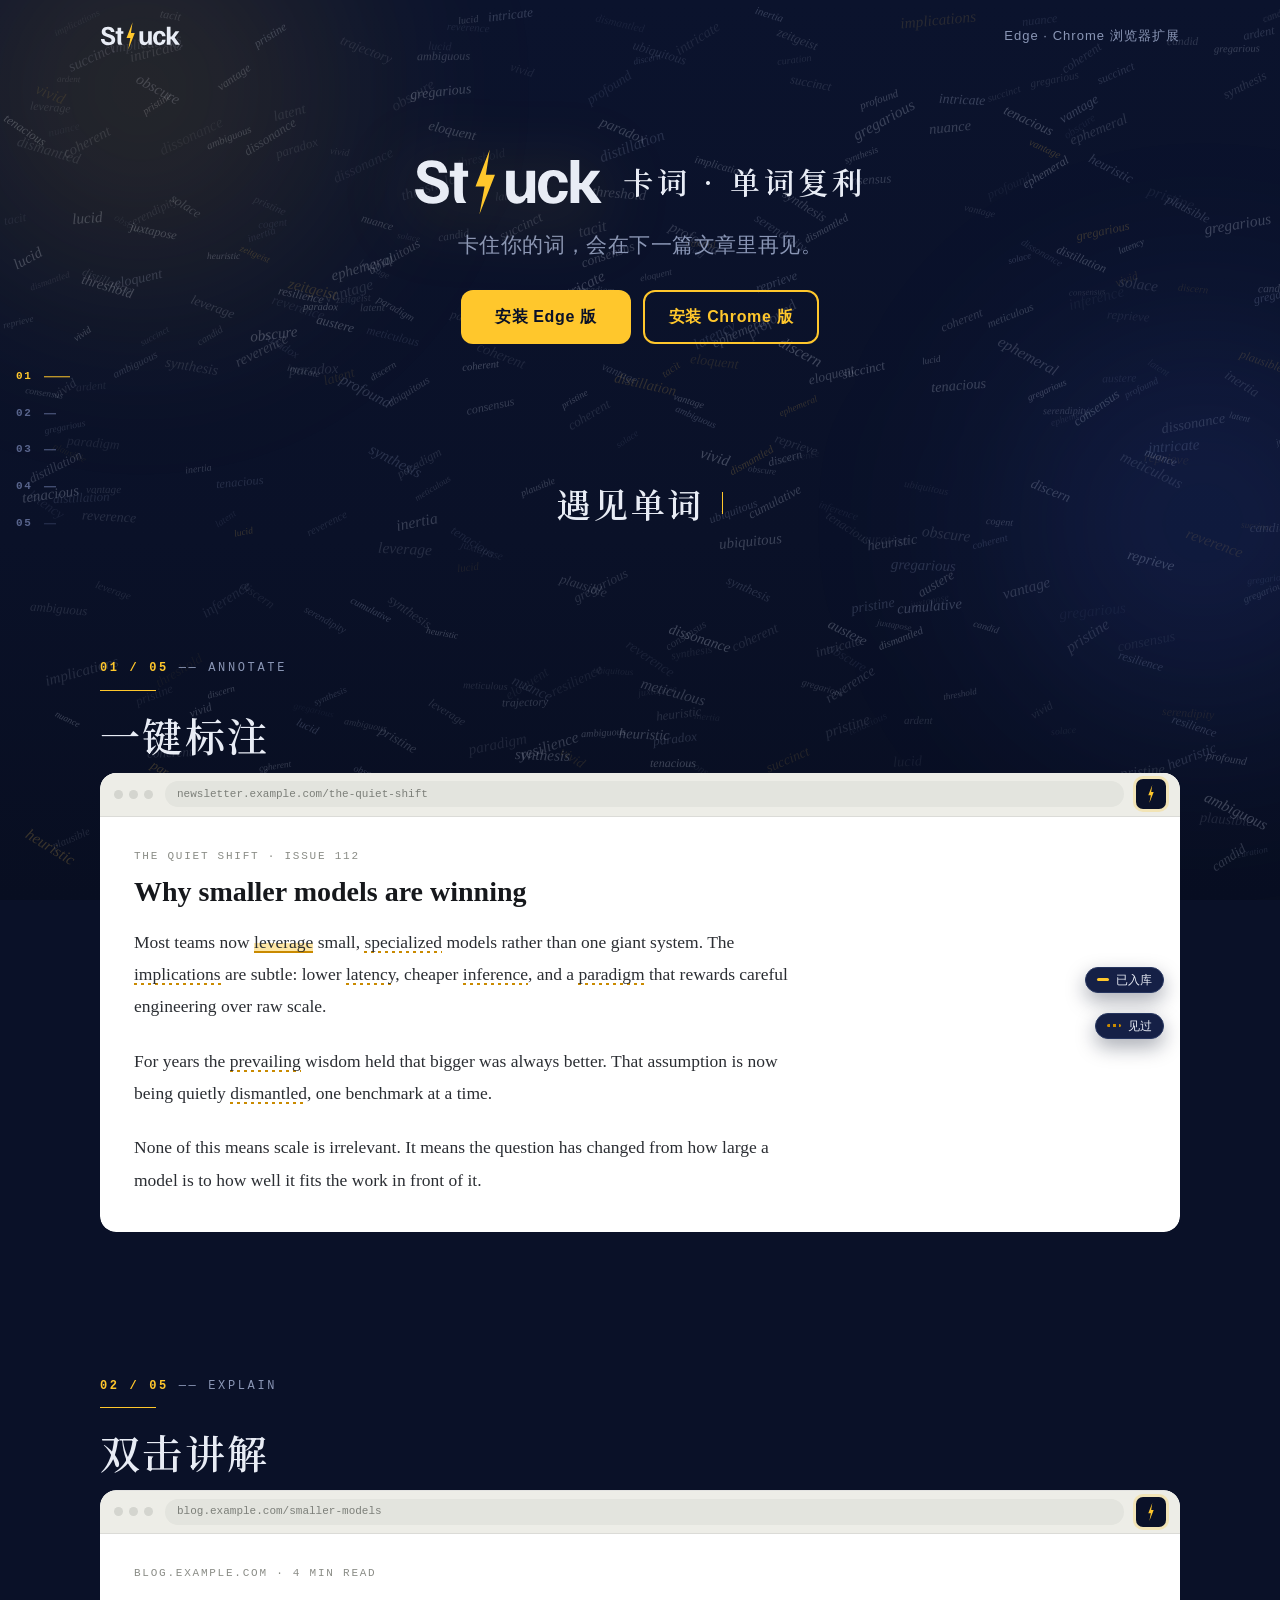
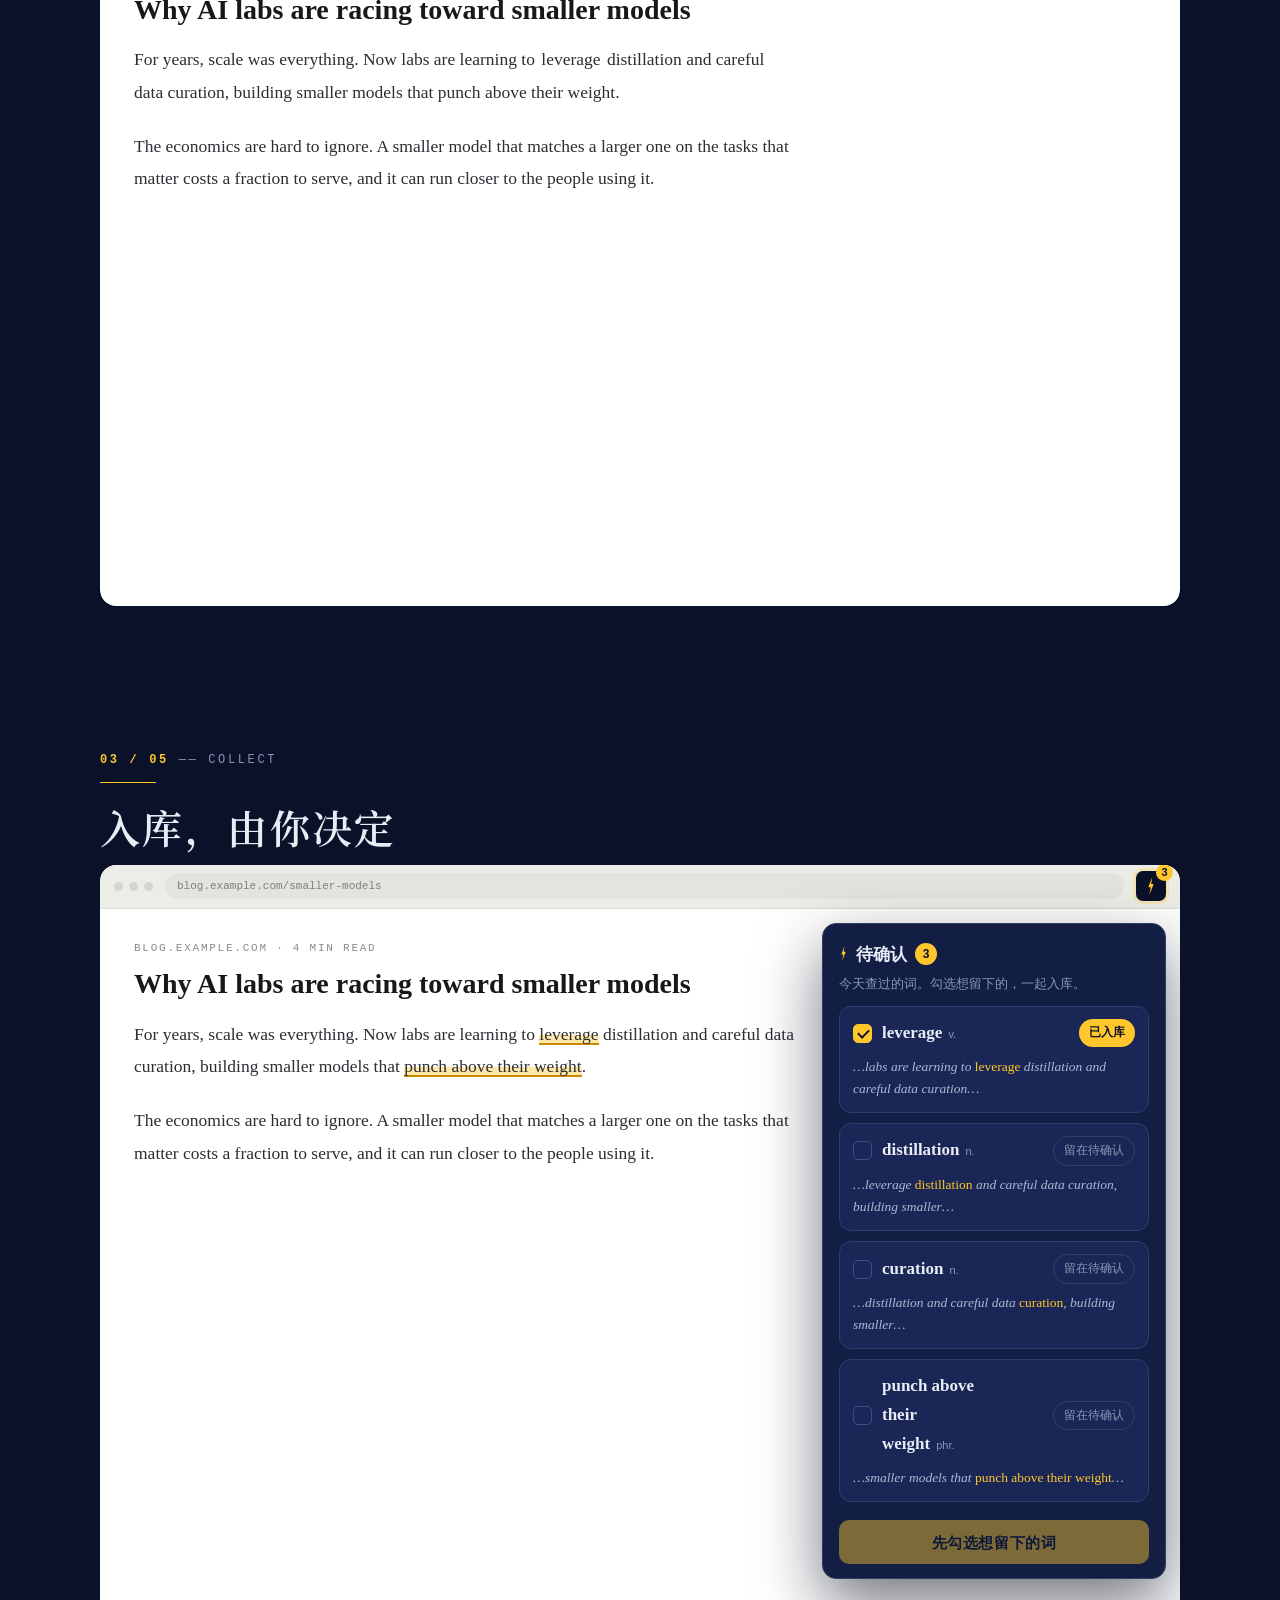
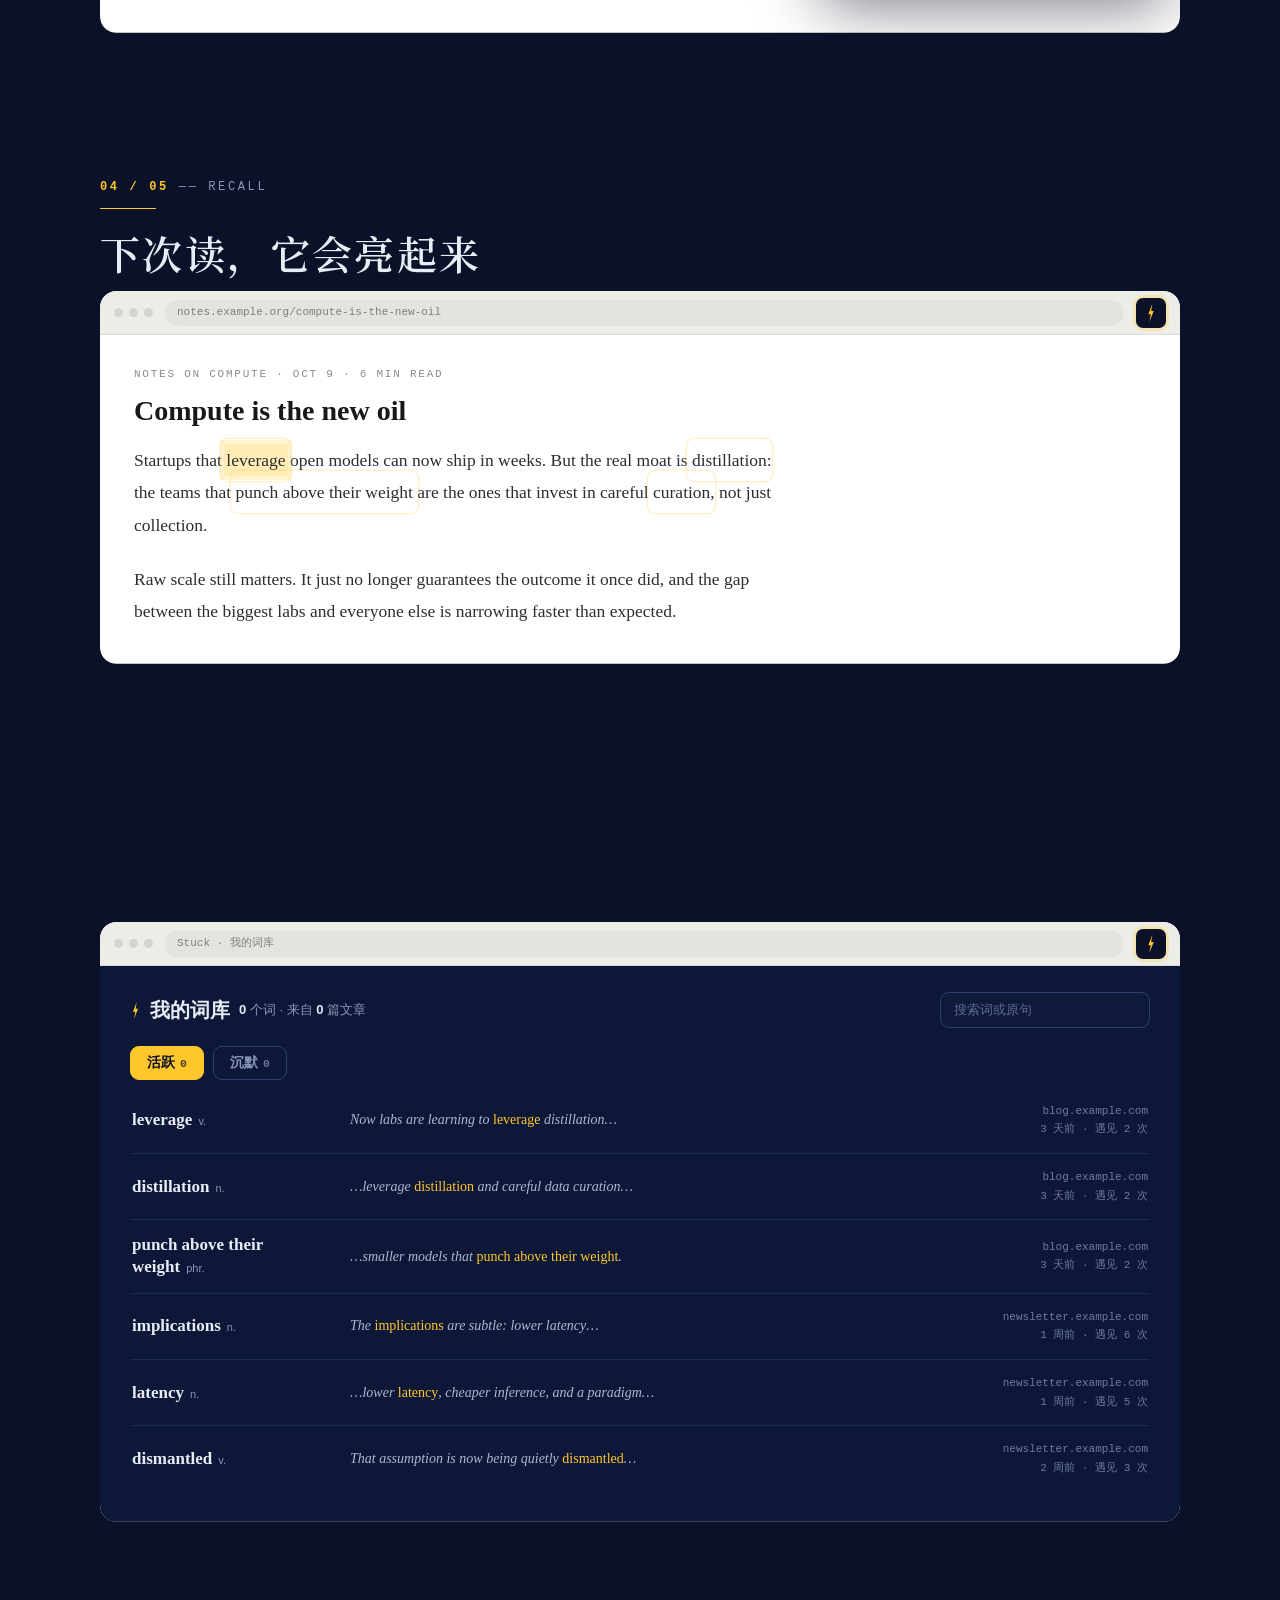
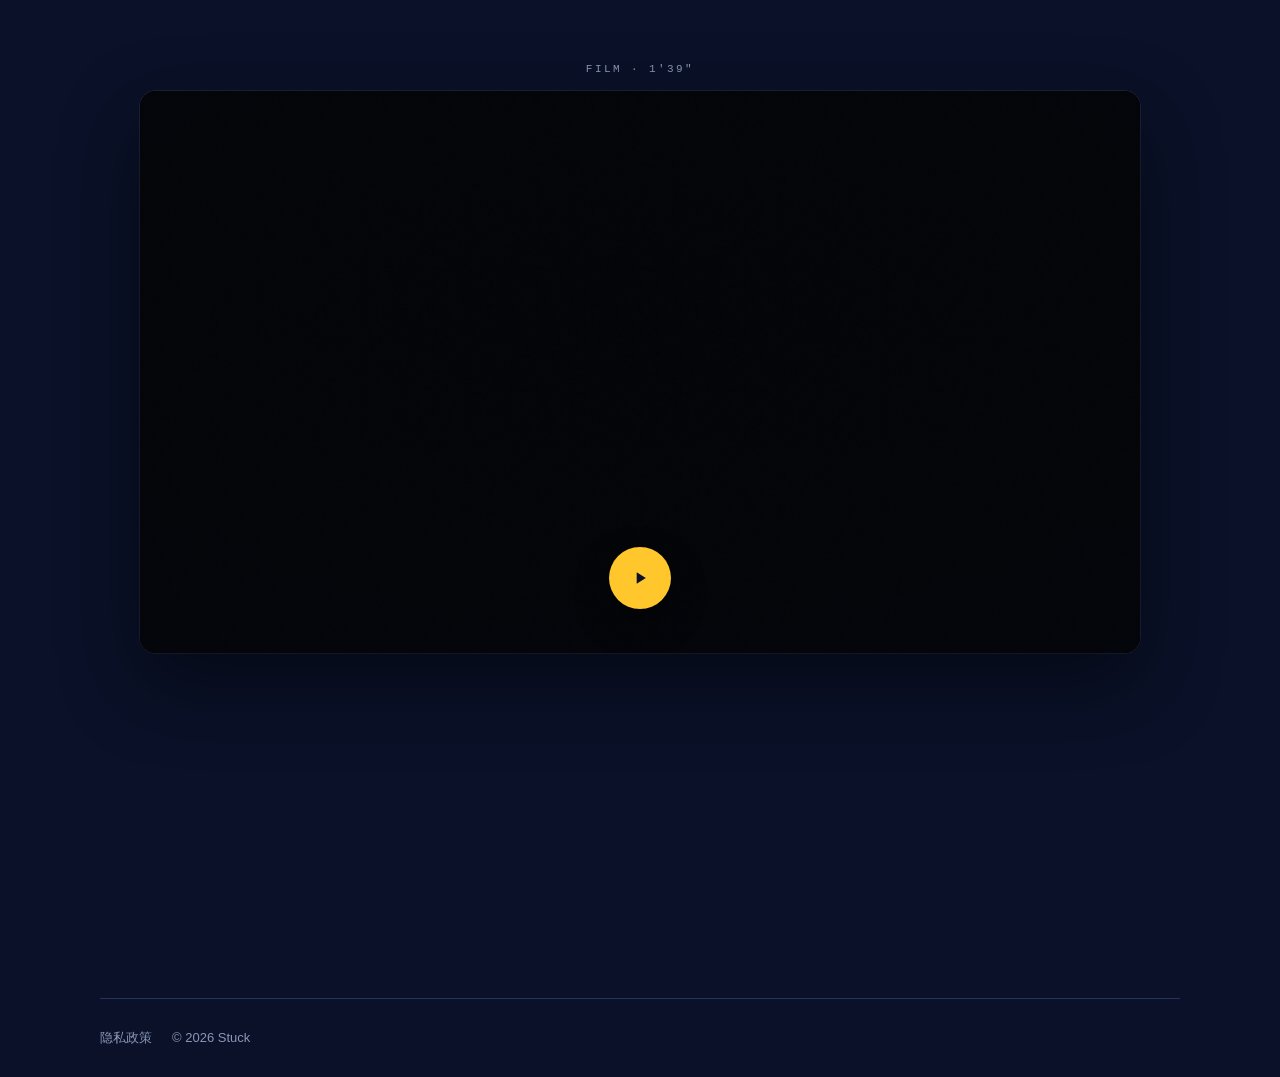
==== index.html @ 266cbee1 "feat: GitHub Pages 镜像站(首页+隐私政策),供商店审核验证 内容与 www.stuck12.com 一致,去掉 ICP 备案号。 自定义域名 site.stuck12.com (C" ====
<!doctype html>
<html lang="zh-CN">
<head>
<meta charset="utf-8">
<meta name="viewport" content="width=device-width, initial-scale=1, viewport-fit=cover">
<title>Stuck 卡词 · 英文阅读标注与词库</title>
<meta name="description" content="Stuck（卡词）是一个浏览器扩展：在网页上读英文时，标出你学过的词，双击生词看它在这一句里的意思，确认入库后下次遇到自然复用。">
<meta name="theme-color" content="#0A1128">
<meta property="og:title" content="Stuck 卡词 · 卡住你的词，会在下一篇文章里再见">
<meta property="og:description" content="浏览器扩展，已上架 Edge 与 Chrome。标出你学过的词，双击查语境释义，确认入库，下次遇到自然复用。">
<link rel="icon" href="favicon.svg" type="image/svg+xml">
<link rel="preload" href="fonts/noto-serif-sc-600.woff2" as="font" type="font/woff2" crossorigin>
<link rel="stylesheet" href="fonts/noto-serif-sc.css">
<style>
/* Deep-space blue, one centered column. The demo section restages the five
   product actions from the concept film: each scene reveals itself once,
   then runs a short internal sequence. All motion is short, eased, one-shot. */
:root{
  --navy:#0A1128;
  --navy-2:#121D3D;
  --navy-3:#18264D;
  --panel:#16224E;
  --panel-2:#131E45;
  --panel-3:#1A2756;
  --line:#24345F;
  --line-2:#2E3F6E;
  --yellow:#FFC72C;
  --amber:#C98A00;
  --text:#E8ECF5;
  --text-2:#C7CEDF;
  --muted:#8A96B5;
  --paper:#FFFFFF;
  --ink:#16181C;
  --body:#2B2E33;
  --danger:#FF8A7A;
  --ease:cubic-bezier(.22,.61,.36,1);
  --ease-io:cubic-bezier(.65,0,.35,1);
  --f-zh:-apple-system,BlinkMacSystemFont,"PingFang SC","Hiragino Sans GB","Microsoft YaHei","Noto Sans SC",sans-serif;
  --f-read:Georgia,"Times New Roman","Songti SC",serif;
  --f-display:'Noto Serif SC',"Songti SC","STSong","Source Han Serif SC","SimSun","宋体",Georgia,serif;
  --f-mono:ui-monospace,"SF Mono",Menlo,Consolas,monospace;
  color-scheme:dark;
}
*{box-sizing:border-box}
html{-webkit-text-size-adjust:100%}
body{
  margin:0;min-height:100vh;
  background-color:var(--navy);
  background-image:none;
  color:var(--text);
  font-family:var(--f-zh);
  font-size:16px;line-height:1.7;
  -webkit-font-smoothing:antialiased;
}
a{color:var(--yellow)}
a:hover{color:#FFD84D}
:focus-visible{outline:2px solid var(--yellow);outline-offset:3px;border-radius:6px}
[hidden]{display:none!important}

/* a few slow twinkling stars; the gradient already carries the static field */
/* the field is made of words: tilted, overlapping, barely there */
/* fixed gradient layer instead of background-attachment:fixed —
   the latter forces the whole background to re-rasterize on every scroll frame */
body::before{
  content:"";position:fixed;inset:0;z-index:-1;pointer-events:none;
  background-image:linear-gradient(180deg,#0B132D 0%,#0A1128 60%,#080E21 100%);
}

.stars{position:fixed;inset:0;pointer-events:none;z-index:0;overflow:hidden}
/* the words live in a handful of drifting layers: the browser composites 5–8
   textures instead of running an animation per word (this was the mobile jank) */
.stars .wlayer{position:absolute;inset:0;will-change:transform}
.stars i{
  position:absolute;white-space:nowrap;font-family:var(--f-read);font-style:italic;
  color:var(--c,#DCE3F2);opacity:var(--o,.16);-webkit-user-select:none;user-select:none;
}
/* each word floats on its own; `translate` composes with the tilt and the pointer push */
@keyframes roam{from{translate:0 0}to{translate:var(--dx,24px) var(--dy,-18px)}}

.wrap{position:relative;z-index:1;max-width:1120px;margin:0 auto;padding-inline:max(20px,env(safe-area-inset-left))}

/* nav */
.nav{display:flex;align-items:center;justify-content:space-between;gap:16px;padding-block:calc(22px + env(safe-area-inset-top)) 22px}
.wordmark{display:block;height:28px;width:auto;color:var(--text)}
.nav-meta{font-size:13px;letter-spacing:.08em;color:var(--muted)}

/* hero — centered, like the film's opening card */
.hero{text-align:center;padding-block:clamp(46px,8.5vh,86px) clamp(44px,7.5vh,76px);max-width:820px;margin:0 auto}
.hero-row{display:flex;align-items:center;justify-content:center;gap:clamp(12px,1.6vw,22px);flex-wrap:wrap;margin:0 0 14px}
.hero-mark{display:block;height:clamp(46px,6.2vw,66px);width:auto;color:var(--text);filter:drop-shadow(0 10px 38px rgba(255,199,44,.26))}
.hero-tag{margin:0;font-family:var(--f-display);font-weight:600;font-size:clamp(20px,2.5vw,30px);letter-spacing:.14em;color:var(--text)}
h1{margin:0 0 30px;font-size:clamp(16px,1.9vw,21px);line-height:1.5;font-weight:500;letter-spacing:.02em;color:var(--muted);text-wrap:balance}

.signup{display:flex;gap:10px;max-width:480px;margin:0 auto}
.signup input[type=email]{
  flex:1;min-width:0;height:54px;padding:0 18px;border-radius:12px;
  border:1px solid var(--line-2);background:rgba(18,29,61,.85);color:var(--text);
  font:inherit;font-size:16px;outline:none;transition:border-color .2s,box-shadow .2s;
}
.signup input[type=email]::placeholder{color:var(--muted)}
.signup input[type=email]:focus{border-color:var(--yellow);box-shadow:0 0 0 4px rgba(255,199,44,.14)}
.signup input[aria-invalid=true]{border-color:var(--danger)}
.btn{
  height:54px;padding:0 24px;border:none;border-radius:12px;background:var(--yellow);color:var(--navy);
  font:inherit;font-size:16px;font-weight:700;letter-spacing:.04em;cursor:pointer;white-space:nowrap;
  transition:transform .15s,filter .15s;
}
.btn:hover{filter:brightness(1.06)}
.btn:active{transform:translateY(1px)}
.btn[disabled]{opacity:.6;cursor:progress}
.hp{position:absolute;left:-9999px;width:1px;height:1px;overflow:hidden}
.msg{margin:12px 0 0;font-size:15px;min-height:1.5em}
.msg:empty{margin:0;min-height:0}
.msg.err{color:var(--danger)}
.store-cta{display:flex;gap:12px;justify-content:center;flex-wrap:wrap}
.store-cta a{display:inline-flex;align-items:center;justify-content:center;text-decoration:none;min-width:170px}
.btn-out{background:transparent!important;color:var(--yellow)!important;border:2px solid var(--yellow)}
.btn-out:hover{background:rgba(255,199,44,.1)!important}
.done{max-width:520px;margin:0 auto;padding:22px 24px;border-radius:14px;background:var(--navy-2);border:1px solid rgba(255,199,44,.45);text-align:left}
.done h2{margin:0 0 6px;font-size:20px;display:flex;align-items:center;gap:10px}
.done p{margin:0;color:var(--text-2);font-size:15px}
.done b{color:var(--text);font-weight:600;word-break:break-all}


/* reveal-on-scroll */
.rv{opacity:0;transform:translateY(14px);transition:opacity .8s var(--ease),transform .8s var(--ease);transition-delay:calc(var(--i,0)*.12s)}
.rv.in{opacity:1;transform:none}

/* ============ demo scenes ============ */
.section{padding-block:clamp(44px,7vh,72px)}
.sec-head{display:flex;align-items:center;justify-content:center;gap:clamp(10px,1.4vw,18px);flex-wrap:wrap;text-align:center;max-width:720px;margin:0 auto clamp(34px,5vh,54px)}
.sec-head h2{margin:0;font-family:var(--f-display);font-weight:600;font-size:clamp(26px,3.2vw,34px);letter-spacing:.08em}
.sec-head .cue{margin:0}
.sec-head .cue i{height:22px}

.scene{padding-block:clamp(40px,7vh,72px)}
.scene-head{margin:0 0 22px;max-width:900px}
.ch-k{margin:0 0 10px;font-family:var(--f-mono);font-size:12px;letter-spacing:.22em;color:var(--muted)}
.ch-k b{color:var(--yellow);font-weight:600}
.ch-t{margin:0;font-family:var(--f-display);font-weight:600;font-size:clamp(28px,3.6vw,40px);letter-spacing:.06em}
.scene .rv{transform:translateY(18px)}

/* browser frame */
.browser{
  position:relative;border-radius:16px;overflow:hidden;background:var(--paper);
  box-shadow:0 30px 80px rgba(0,0,0,.45),0 0 0 1px rgba(232,236,245,.08);
}
.bar{display:flex;align-items:center;gap:12px;height:44px;padding:0 14px;background:#EDEDE7;border-bottom:1px solid rgba(22,24,28,.08)}
.dots{display:flex;gap:6px}
.dots i{width:9px;height:9px;border-radius:50%;background:#D4D5CF}
.url{flex:1;min-width:0;height:26px;border-radius:13px;background:#E3E4DE;display:flex;align-items:center;padding:0 12px;font-family:var(--f-mono);font-size:11px;color:#7C7F79;white-space:nowrap;overflow:hidden;text-overflow:ellipsis}
.ext{
  position:relative;width:30px;height:30px;border-radius:7px;background:var(--navy);border:none;padding:0;
  display:grid;place-items:center;box-shadow:0 0 0 3px rgba(255,199,44,.26);cursor:pointer;flex:none;
}
.ext svg{display:block}
.ext .b{
  position:absolute;top:-7px;right:-7px;min-width:17px;height:17px;padding:0 4px;border-radius:9px;
  background:var(--yellow);color:var(--navy);font:700 11px/17px var(--f-zh);text-align:center;
}
.ext[disabled]{cursor:default}
.ext::after{
  content:"";position:absolute;inset:-6px;border-radius:11px;border:2px solid var(--yellow);opacity:0;
}
.ext.ping::after{animation:ring .7s var(--ease) 1}
@keyframes ring{0%{opacity:.9;transform:scale(.7)}100%{opacity:0;transform:scale(1.35)}}
.ext:hover{box-shadow:0 0 0 5px rgba(255,199,44,.34)}
.ext:active{transform:scale(.94)}

.view{position:relative;display:flex;min-height:300px}
.art{flex:1;min-width:0;padding:30px 34px 36px;position:relative}
.art-src{font-family:var(--f-mono);font-size:11px;letter-spacing:.16em;color:#8A8C86;margin:0 0 10px}
.art-meta{font-family:var(--f-mono);font-size:11px;letter-spacing:.14em;color:#9A9C95;margin:0 0 12px}
.art-title{margin:0 0 16px;font-family:var(--f-read);font-weight:700;font-size:28px;line-height:1.22;color:var(--ink)}
.art-body{max-width:660px}
.art-body p{margin:0 0 1.25em;font-family:var(--f-read);font-size:17.5px;line-height:1.85;color:var(--body)}
.art-body p:last-child{margin-bottom:0}

/* word marks: one background sweep draws underline + highlight */
.mk{
  background-repeat:no-repeat;background-position:left bottom;
  transition:background-size .55s var(--ease);
  padding-bottom:1px;
}
.mk-in{
  background-image:linear-gradient(180deg,transparent 54%,rgba(255,199,44,.42) 54%,rgba(255,199,44,.42) calc(100% - 2px),var(--amber) calc(100% - 2px));
  background-size:0% 100%;
}
.marked .mk-in,.mk-in.on{background-size:100% 100%}
.mk-seen{
  background-image:repeating-linear-gradient(90deg,var(--amber) 0 3px,rgba(0,0,0,0) 3px 7px);
  background-size:0% 2px;
}
.marked .mk-seen{background-size:100% 2px}
.s1.auto .mk{transition-delay:calc(var(--i,0)*.1s + .15s)}

/* annotation chips */
.anno{position:absolute;inset:0;pointer-events:none}
.chip{
  position:absolute;display:inline-flex;align-items:center;gap:7px;
  background:#152046;color:var(--text);font-size:12px;line-height:1;padding:6px 11px;
  border-radius:999px;border:1px solid #26355F;box-shadow:0 8px 20px rgba(10,17,40,.35);
}
.chip::before{content:"";width:12px;height:3px;border-radius:2px;background:var(--yellow)}
.chip.seen::before{width:14px;background:repeating-linear-gradient(90deg,var(--amber) 0 3px,rgba(0,0,0,0) 3px 6px)}
/* both chips sit in the empty right margin, away from the text column */
.chip-in{right:16px;top:150px}
.chip-seen{right:16px;top:196px}

/* scene 2 — explain card */
.try{
  border:none;padding:0 3px;margin:0 -1px;font:inherit;color:inherit;cursor:pointer;
  background:transparent;border-radius:4px;transition:background-color .3s var(--ease),box-shadow .3s var(--ease);
  background-repeat:no-repeat;background-position:left bottom;
}
.try.on{background-color:var(--yellow);box-shadow:0 0 0 3px rgba(255,199,44,.35)}
.s2.play .try{animation:hint 2.4s ease-in-out 1.2s 2}
@keyframes hint{0%,100%{box-shadow:0 0 0 0 rgba(255,199,44,0)}50%{box-shadow:0 0 0 6px rgba(255,199,44,.32)}}
.try.on{animation:none!important}

.card{
  position:absolute;top:56px;right:20px;width:min(430px,calc(100% - 40px));z-index:3;
  background:var(--panel);border:1px solid var(--line-2);border-radius:16px;padding:22px 24px 22px;
  box-shadow:0 30px 70px rgba(10,17,40,.55);
  opacity:0;transform:translateX(30px);pointer-events:none;
  transition:opacity .55s var(--ease),transform .55s var(--ease);
}
.card.open{opacity:1;transform:none;pointer-events:auto}
.card-head{display:flex;flex-wrap:wrap;align-items:baseline;gap:10px;padding-bottom:14px;border-bottom:1px solid var(--line-2)}
.card-word{font-family:var(--f-read);font-size:27px;font-weight:700;color:var(--text)}
.card-ph{font-family:var(--f-mono);font-size:12px;color:var(--muted)}
.card-quote{width:100%;margin:10px 0 0;font-family:var(--f-read);font-style:italic;font-size:14.5px;color:var(--text-2)}
.card-quote em{font-style:normal;color:var(--yellow)}
.card dl{margin:16px 0 0;display:grid;gap:14px}
.card dl>div{opacity:0;transform:translateY(8px);transition:opacity .5s var(--ease),transform .5s var(--ease);transition-delay:calc(var(--s,0)*.1s + .2s)}
.card.open dl>div{opacity:1;transform:none}
.card dt{font-size:12px;letter-spacing:.1em;color:var(--yellow);margin-bottom:3px}
.card dd{margin:0;font-size:15px;line-height:1.7;color:var(--text-2)}
.tags{display:flex;flex-wrap:wrap;gap:8px}
.tags span{font-family:var(--f-mono);font-size:12px;color:var(--text-2);border:1px solid var(--line-2);border-radius:999px;padding:5px 12px}
.card-acts{display:flex;gap:10px;margin-top:18px;transition:opacity .5s var(--ease) .6s,transform .5s var(--ease) .6s;opacity:0;transform:translateY(8px)}
.card.open .card-acts{opacity:1;transform:none}
.card-acts button{font:inherit;cursor:pointer;border-radius:10px;transition:filter .15s,background-color .2s,color .2s,border-color .2s}
.act-main{flex:1;height:46px;border:none;background:var(--yellow);color:var(--navy);font-weight:700;font-size:15.5px;letter-spacing:.04em}
.act-main:hover{filter:brightness(1.06)}
.act-main.done{background:transparent;border:1.5px solid var(--yellow);color:var(--yellow);font-weight:600}
.act-sub{height:46px;padding:0 16px;background:transparent;border:1.5px solid var(--line-2);color:var(--text-2);font-size:14px}
.act-sub:hover{border-color:var(--muted);color:var(--text)}
.act-sub.on{border-color:var(--yellow);color:var(--yellow)}

.translate{
  overflow:hidden;max-height:0;opacity:0;
  transition:max-height .55s var(--ease-io),opacity .45s var(--ease),margin-top .45s var(--ease);
  margin-top:0;
}
.translate.open{max-height:220px;opacity:1;margin-top:14px}
.translate .box{background:var(--panel-2);border:1px solid var(--line-2);border-radius:12px;padding:14px 16px}
.translate .box b{display:block;font-size:12px;letter-spacing:.1em;color:var(--yellow);font-weight:600;margin-bottom:6px}
.translate .box p{margin:0;font-family:var(--f-read);font-size:14.5px;line-height:1.8;color:var(--text-2)}

/* scene 3 — collect panel */
/* the pending panel floats over the page instead of reading as a pulled-out drawer */
.s3 .view{align-items:flex-start;min-height:724px}
/* the explanation card is taller than the article, so the frame has to make room */
.s2 .view{min-height:672px}
.s3 .art{padding-right:372px}
.side{
  position:absolute;top:14px;right:14px;width:344px;z-index:4;
  background:var(--panel-2);border:1px solid var(--line-2);border-radius:14px;
  box-shadow:0 26px 64px rgba(4,9,24,.55),0 0 0 1px rgba(255,199,44,.06);
  padding:16px 16px 14px;display:flex;flex-direction:column;gap:12px;
  opacity:0;transform:translateX(30px) scale(.985);
  max-height:calc(100% - 28px);overflow-y:auto;
  scrollbar-width:none;-ms-overflow-style:none;
  transition:opacity .6s var(--ease),transform .7s cubic-bezier(.22,.61,.36,1);
  transition-delay:.35s;
}
.side::-webkit-scrollbar{width:0;height:0}
.s3.play .side{opacity:1;transform:none}
.side-head{display:flex;align-items:center;gap:8px;flex-wrap:wrap}
.side-head b{font-size:16.5px;font-weight:700}
.badge{min-width:22px;height:22px;padding:0 6px;border-radius:11px;background:var(--yellow);color:var(--navy);font:700 12px/22px var(--f-zh);text-align:center}
.side-sub{margin:-6px 0 0;font-size:12.5px;line-height:1.6;color:var(--muted)}
.items{display:grid;gap:10px}
.item{
  background:var(--panel-3);border:1px solid var(--line-2);border-radius:12px;padding:12px 13px;
  opacity:0;transform:translateY(12px);transition:opacity .5s var(--ease),transform .5s var(--ease);
  transition-delay:calc(var(--s,0)*.12s + .75s);
}
.s3.play .item{opacity:1;transform:none}
.item-top{display:flex;align-items:center;gap:10px}
.item-top input{
  appearance:none;-webkit-appearance:none;margin:0;flex:none;width:19px;height:19px;border-radius:5px;
  border:1.5px solid #3E4E85;background:transparent;cursor:pointer;position:relative;transition:background-color .22s,border-color .22s;
}
.item-top input:checked{background:var(--yellow);border-color:var(--yellow)}
.item-top input::after{
  content:"";position:absolute;left:5.5px;top:2px;width:5px;height:9px;
  border:solid var(--navy);border-width:0 2.2px 2.2px 0;transform:rotate(45deg) scale(.4);opacity:0;
  transition:opacity .18s .06s,transform .18s .06s;
}
.item-top input:checked::after{opacity:1;transform:rotate(45deg) scale(1)}
.item-w{flex:1;min-width:0;font-family:var(--f-read);font-size:17px;font-weight:700;color:var(--text)}
.item-w i{font-family:var(--f-zh);font-style:normal;font-size:11px;font-weight:400;color:var(--muted);margin-left:6px}
.tag{font-size:11.5px;padding:4px 10px;border-radius:999px;background:var(--yellow);color:var(--navy);font-weight:700;opacity:0;transform:scale(.85);transition:opacity .3s var(--ease),transform .3s var(--ease);pointer-events:none}
.tag.on{opacity:1;transform:none}
.tag.wait{background:transparent;color:var(--muted);font-weight:400;opacity:1;transform:none;border:1px solid var(--line-2)}
.item-q{margin:8px 0 0;font-family:var(--f-read);font-style:italic;font-size:13.5px;line-height:1.65;color:#AEB8D4}
.item-q em{font-style:normal;color:var(--yellow)}
.snap{
  overflow:hidden;max-height:0;opacity:0;margin-top:0;
  transition:max-height .5s var(--ease-io),opacity .4s var(--ease),margin-top .4s var(--ease);
}
.item.done .snap{max-height:170px;opacity:1;margin-top:10px}
.snap .box{background:rgba(10,17,40,.55);border:1px solid var(--line);border-radius:9px;padding:10px 12px}
.snap b{display:block;font-size:11.5px;letter-spacing:.08em;color:var(--yellow);font-weight:600;margin-bottom:4px}
.snap .t{font-family:var(--f-read);font-size:13.5px;color:var(--text);line-height:1.5}
.snap .m{font-size:11.5px;color:var(--muted);margin-top:3px}
.snap .n{font-size:11.5px;color:#6F7CA0;margin-top:5px}
.side-foot{margin-top:auto;padding-top:6px}
.side-foot button{
  width:100%;height:44px;border:none;border-radius:10px;background:var(--yellow);color:var(--navy);
  font:700 15px/1 var(--f-zh);letter-spacing:.04em;cursor:pointer;transition:filter .15s,opacity .2s;
}
.side-foot button:hover{filter:brightness(1.06)}
.side-foot button[disabled]{opacity:.45;cursor:default;filter:none}

/* scene 4 — the same 已入库 highlight as the rest of the page, plus one soft flash.
   The words are real buttons, so their UA styling has to be reset to match the article. */
.s4 .mk{transition:background-size .6s var(--ease);transition-delay:calc(var(--i,0)*.14s + .5s)}
.s4 .rw{position:relative;font:inherit;color:inherit;background:transparent;border:none;padding:0 2px;margin:0 -2px;cursor:pointer}
.s4.play .mk-in{background-size:100% 100%}
.s4.play .rw::after{
  content:"";position:absolute;inset:-5px -3px;border-radius:7px;pointer-events:none;
  box-shadow:0 0 0 1.5px rgba(255,199,44,.55);opacity:0;
  animation:seenFlash 1.6s var(--ease) both;animation-delay:calc(var(--i,0)*.14s + 1s);
}
@keyframes seenFlash{0%{opacity:0;transform:scale(.92)}30%{opacity:1;transform:scale(1)}100%{opacity:.4;transform:scale(1)}}
.rw:hover{background-color:rgba(255,199,44,.16)}
.rw.active{background-color:rgba(255,199,44,.34);box-shadow:0 0 0 4px rgba(255,199,44,.22)}
.recall{
  position:absolute;right:6%;bottom:44px;width:min(420px,calc(100% - 32px));z-index:3;
  background:var(--panel);border:1px solid var(--line-2);border-radius:14px;padding:16px 18px;
  box-shadow:0 30px 70px rgba(10,17,40,.5);
  opacity:0;transform:translateY(16px) scale(.97);pointer-events:none;
  transition:opacity .5s var(--ease),transform .5s var(--ease);
}
.recall.open{opacity:1;transform:none;pointer-events:auto}
.recall-head{display:flex;align-items:center;justify-content:space-between;gap:12px}
.recall-head b{display:flex;align-items:center;gap:8px;font-size:15px}
.recall-head i{font-style:normal;font-family:var(--f-mono);font-size:11px;color:var(--muted)}
.recall-q{margin:10px 0 0;font-family:var(--f-read);font-style:italic;font-size:14.5px;line-height:1.7;color:var(--text-2);
  transition:opacity .3s var(--ease),transform .3s var(--ease)}
.recall-q.swap{opacity:0;transform:translateY(6px)}
.recall.repop{animation:recallPop .58s var(--ease) 1}
@keyframes recallPop{0%{opacity:.35;transform:translateY(12px) scale(.985)}60%{opacity:1}100%{opacity:1;transform:none}}
.recall-q em{font-style:normal;color:var(--yellow)}
.recall-src{margin-top:12px;padding-top:11px;border-top:1px solid var(--line-2)}
.recall-src .t{font-family:var(--f-read);font-size:14px;color:var(--text)}
.recall-src .m{font-family:var(--f-mono);font-size:11px;color:var(--muted);margin-top:3px}
.recall-acts{display:flex;gap:14px;align-items:center;margin-top:14px}
.recall-acts button{font:inherit;cursor:pointer;transition:color .15s,border-color .15s,background-color .15s}
.rc-main{height:38px;padding:0 15px;border-radius:9px;background:transparent;border:1.5px solid var(--yellow);color:var(--yellow);font-size:13.5px}
.rc-main:hover{background:rgba(255,199,44,.12)}
.rc-sub{background:none;border:none;color:var(--muted);font-size:13.5px;padding:0}
.rc-sub:hover{color:var(--text-2)}

/* scene 5 — library */
.lib{background:#0D1737;min-height:340px;padding:26px 30px 30px;color:var(--text)}
.lib-head{display:flex;align-items:center;gap:14px;flex-wrap:wrap}
.lib-title{display:flex;align-items:center;gap:9px;font-size:20px;font-weight:700}
.lib-count{font-size:13px;color:var(--muted);font-weight:400}
.lib-search{margin-left:auto;min-width:210px;height:36px;border:1px solid var(--line-2);border-radius:9px;display:flex;align-items:center;padding:0 13px;font-size:13px;color:#5F6C93;background:rgba(18,29,61,.5)}
.lib-tabs{display:flex;gap:9px;margin:18px 0 6px}
.lib-tabs button{
  font:600 13.5px/1 var(--f-zh);padding:9px 16px;border-radius:9px;cursor:pointer;
  background:transparent;border:1px solid var(--line-2);color:var(--muted);transition:all .25s var(--ease);
}
.lib-tabs button.on{background:var(--yellow);border-color:var(--yellow);color:var(--navy)}
.lib-tabs .n{font-family:var(--f-mono);font-size:11.5px;margin-left:5px;opacity:.75}
.lib-lists{position:relative;margin-top:8px}
.lib-list{display:grid;transition:opacity .35s var(--ease),transform .35s var(--ease)}
.lib-list[hidden]{display:none!important}
.lib-row{
  display:grid;grid-template-columns:200px 1fr auto;gap:18px;align-items:center;
  padding:14px 2px;border-bottom:1px solid #1C2A57;
  opacity:0;transform:translateY(10px);transition:opacity .5s var(--ease),transform .5s var(--ease);
  transition-delay:calc(var(--i,0)*.08s + .55s);
}
.s5.play .lib-row{opacity:1;transform:none}
.lib-row:last-child{border-bottom:none}
.lr-w{font-family:var(--f-read);font-size:17px;font-weight:700;color:var(--text);line-height:1.3}
.lr-w i{font-family:var(--f-zh);font-style:normal;font-size:11px;font-weight:400;color:var(--muted);margin-left:6px}
.lr-q{font-family:var(--f-read);font-style:italic;font-size:14px;color:#AEB8D4;line-height:1.55;min-width:0}
.lr-q em{font-style:normal;color:var(--yellow)}
.lr-m{text-align:right;font-family:var(--f-mono);font-size:11px;color:#6F7CA0;line-height:1.7;white-space:nowrap}
.lr-back{display:inline-block;margin-left:8px;font-family:var(--f-zh);font-size:11.5px;color:var(--yellow);border:1px solid rgba(255,199,44,.5);border-radius:999px;padding:3px 9px}
.lib-row.faded{opacity:.35}

/* ============ video + outro ============ */
/* 短片:海报 + 点击播放。不自动播 —— 手机省流量,也不会突然出声。
   注意类名一律带 film- 前缀:play / cover 在页面里已被演示场景占用
   (scene 的播放状态类就叫 play),不加前缀会把场景本身变成一个小圆圈。 */
.film{max-width:1000px;margin:0 auto;padding:clamp(4px,1.4vh,16px) 0 clamp(30px,5.2vh,54px)}
.film-label{margin:0 0 12px;text-align:center;font-family:var(--f-mono);font-size:11px;letter-spacing:.22em;color:var(--muted)}
.film-player{position:relative;border-radius:16px;overflow:hidden;background:#05070F;
  box-shadow:0 30px 80px rgba(0,0,0,.45),0 0 0 1px rgba(232,236,245,.08)}
.film-player video{display:block;width:100%;height:auto;aspect-ratio:16/9;background:#05070F}
.film-cover{
  position:absolute;inset:0;display:flex;flex-direction:column;align-items:center;justify-content:flex-end;gap:12px;
  margin:0;border:0;padding:0 20px clamp(20px,4.5%,44px);background:none;cursor:pointer;color:var(--text);
  transition:opacity .5s var(--ease),visibility .5s;
}
.film-cover img{position:absolute;inset:0;width:100%;height:100%;object-fit:cover}
.film-cover::after{content:"";position:absolute;inset:0;
  background-color:rgba(5,7,15,.32);
  background-image:radial-gradient(120% 100% at 50% 42%,rgba(5,7,15,.12),rgba(5,7,15,.62))}
.film-play{position:relative;z-index:1;display:grid;place-items:center;width:62px;height:62px;border-radius:50%;
  background:var(--yellow);color:#0A1128;box-shadow:0 14px 34px rgba(0,0,0,.45);
  transition:transform .3s var(--ease)}
.film-cover:hover .film-play,.film-cover:focus-visible .film-play{transform:scale(1.08)}
.film-cover.gone{opacity:0;visibility:hidden;pointer-events:none}

/* 微信内置浏览器的 video 是原生播放器:祖先的 overflow:hidden / border-radius /
   transform 会把它整块裁掉,所以微信里一律放掉这些。 */
.is-wx .film-player{overflow:visible;border-radius:12px}
.is-wx .film .rv{opacity:1;transform:none;transition:none}
/* 安卓微信(X5):同层播放器在部分机型上黑屏,交回原生控件,封面用 poster 属性显示 */
.is-wx.is-android .film-cover{display:none}

.divider{height:1px;margin:0 auto;background:var(--line)}

.again{text-align:center;padding-block:clamp(56px,9vh,96px) 44px;max-width:640px;margin:0 auto}
.again .mark-big{display:block;height:clamp(64px,9vw,92px);width:auto;margin:0 auto 26px;color:var(--text)}

footer{border-top:1px solid var(--line);padding-block:28px calc(28px + env(safe-area-inset-bottom));color:var(--muted);font-size:13px}
.foot{display:flex;flex-wrap:wrap;gap:12px 28px;justify-content:space-between;align-items:center}
.foot a{color:var(--muted);text-decoration:none}
.foot a:hover{color:var(--text-2)}

/* below this width there is no side margin left for the chips, so they
   become a legend row under the article instead of overlapping the text */
@media (max-width:1000px){
  .anno{position:static;display:flex;gap:10px;flex-wrap:wrap;margin-top:18px}
  .chip{position:static;box-shadow:none}
}
@media (max-width:900px){
  /* 移动端的总原则:演示不能让文档高度变化,否则一边滚一边重排,
     再加上浏览器的滚动锚定,就会「反复竖着跳」。
     所以两块蓝色区域都不参与排版:
       s2 讲解卡 → 浮在文章上(和桌面一致),限高 + 内部滚动
       s4 遇见卡 → 同样浮层(原本就是)
       s3 待确认面板 → 固定高度 + 内部滚动,勾选后展开引用块也不再推页面 */
  .card{
    top:auto;bottom:12px;left:12px;right:12px;width:auto;
    max-height:min(62vh,540px);overflow-y:auto;overscroll-behavior:contain;
    -webkit-overflow-scrolling:touch;scrollbar-width:none;-ms-overflow-style:none;
    margin:0;transform:translateY(16px);
    box-shadow:0 16px 34px rgba(10,17,40,.5)}
  .card::-webkit-scrollbar{width:0;height:0}
  .recall{right:12px;left:12px;bottom:14px;width:auto;box-shadow:0 14px 30px rgba(10,17,40,.5)}
  /* 移动端把大半径阴影换成小半径,滚动时重绘更快 */
  .browser{box-shadow:0 16px 34px rgba(0,0,0,.4),0 0 0 1px rgba(232,236,245,.08)}
  .side{box-shadow:0 16px 34px rgba(10,17,40,.45)}
  .s3 .view{flex-direction:column;min-height:0}
  /* 静态预留:文章本身就有 700px 左右,这里只是保证矮屏上卡片也有地方站 */
  .s2 .view{min-height:min(560px,66vh)}
  .s3 .art{padding-right:34px}
  .side{position:static;width:auto;margin:4px 14px 18px;transform:translateY(24px);
    height:min(54vh,480px);max-height:none}
  .s3.play .side{transform:none}
  .lib-row{grid-template-columns:1fr;gap:5px;padding:13px 2px}
  .lr-m{text-align:left;white-space:normal}
  /* 短语词条(如 punch above their weight)在窄屏不再被状态药丸挤成竖排 */
  .item-top{flex-wrap:wrap;row-gap:4px}
}
@media (max-width:560px){
  .nav-meta{display:none}
  .film{padding-bottom:clamp(24px,4vh,36px)}
  .film-play{width:54px;height:54px}
  .signup{flex-direction:column}
  .btn{width:100%}
  .signup input[type=email]{flex:none;width:100%}
  .art{padding:22px 18px 26px}
  .s3 .art{padding-right:18px}
  .art-title{font-size:22px}
  .art-body p{font-size:16.5px}
  .lib{padding:20px 16px 24px}
  .lib-search{margin-left:0;width:100%}
}
/* ============ motion layer ============ */
/* scroll progress: a hairline that fills as the page is read */
.progress{position:fixed;top:0;left:0;right:0;height:2px;z-index:40;pointer-events:none}
.progress i{display:block;height:100%;background:linear-gradient(90deg,var(--yellow),rgba(255,199,44,.3));transform:scaleX(0);transform-origin:0 50%}

/* ambient glow: two slow drifting lights behind everything, plus a pointer spot */
.fx{position:fixed;inset:0;z-index:0;pointer-events:none;overflow:hidden}
.fx span{position:absolute;display:block;border-radius:50%}
.fx .g1{width:54vw;height:54vw;left:-16vw;top:-20vw;filter:blur(80px);background:radial-gradient(circle,rgba(255,199,44,.15),transparent 62%);animation:drift1 28s ease-in-out infinite alternate}
.fx .g2{width:48vw;height:48vw;right:-18vw;top:24vh;filter:blur(90px);background:radial-gradient(circle,rgba(72,110,255,.17),transparent 64%);animation:drift2 34s ease-in-out infinite alternate}
@keyframes drift1{from{transform:translate3d(0,0,0) scale(1)}to{transform:translate3d(7vw,8vh,0) scale(1.14)}}
@keyframes drift2{from{transform:translate3d(0,0,0) scale(1.06)}to{transform:translate3d(-6vw,-7vh,0) scale(.94)}}
.fx .spot{width:23rem;height:23rem;left:0;top:0;filter:blur(22px);opacity:0;background:radial-gradient(circle,rgba(232,236,245,.1),transparent 62%);transition:opacity .6s var(--ease);will-change:transform}
.fx.spot-on .spot{opacity:1}

/* chapter rail: where you are in the five demos */
.rail{position:fixed;left:max(16px,calc((100vw - 1280px)/2));top:50%;transform:translateY(-50%);z-index:30;display:flex;flex-direction:column;gap:2px;font-family:var(--f-mono);font-size:11px;letter-spacing:.16em}
.rail a{display:flex;align-items:center;gap:10px;padding:8px 0;color:#58648C;text-decoration:none;transition:color .35s var(--ease)}
.rail a b{font-weight:600;min-width:1.6em}
.rail a i{display:block;width:12px;height:1px;background:currentColor;opacity:.45;transition:width .45s var(--ease),opacity .45s var(--ease)}
.rail a span{opacity:0;transform:translateX(-4px);transition:opacity .35s var(--ease),transform .35s var(--ease)}
.rail a.on{color:var(--yellow)}
.rail a.on i{width:26px;opacity:1}
.rail a.on span,.rail:hover a span{opacity:1;transform:none}
.rail a:hover{color:var(--text-2)}
/* keep the rail clear of the content column on narrower screens */
@media (max-width:1500px){.rail a.on span,.rail:hover a span{opacity:0;transform:none}}
@media (max-width:1200px){.rail{display:none}}

/* hero: masked line reveal + scroll cue */
.hero h1 .ln{display:block;overflow:hidden;padding-bottom:.13em;margin-bottom:-.13em}
.hero h1 .ln i{display:block;font-style:normal}
.hero h1 .ln i.rv{transform:translateY(114%)}
.hero h1 .ln i.rv.in{transform:none}
.cue{display:inline-flex;align-items:center;gap:10px;margin:40px auto 0;font-family:var(--f-mono);font-size:11px;letter-spacing:.22em;color:var(--muted)}
.cue i{position:relative;display:block;width:1px;height:28px;overflow:hidden;background:rgba(138,150,181,.28)}
.cue i::after{content:"";position:absolute;inset:0;background:var(--yellow);animation:cue 2.4s var(--ease) infinite}
@keyframes cue{0%{transform:translateY(-100%)}55%,100%{transform:translateY(100%)}}

/* scenes: masked frame entrance, hover lift, drawing chapter rule */
.browser.rv{clip-path:inset(0 0 15% 0 round 16px);transform:translateY(26px) scale(.995)}
.browser.rv.in{clip-path:inset(0 0 0 0 round 16px);transform:none}
.browser{transition:opacity .9s var(--ease),transform .9s var(--ease),clip-path .9s var(--ease),box-shadow .5s var(--ease);transition-delay:calc(var(--i,0)*.12s)}
.browser.rv.in:hover{transform:translateY(-5px);box-shadow:0 38px 90px rgba(0,0,0,.5),0 0 0 1px rgba(255,199,44,.2)}
.scene-head .ch-k::after{content:"";display:block;width:0;height:1px;margin-top:11px;background:var(--yellow);transition:width 1s var(--ease) .25s}
.scene-head .ch-k.rv.in::after{width:56px}

/* divider between the demos and the closing call to action */
.divider{height:1px;margin:0 auto;background:var(--line)}
.divider.rv{opacity:0;transform:scaleX(.15)}
.divider.rv.in{opacity:1;transform:scaleX(1);transition:opacity .8s var(--ease),transform 1.1s var(--ease)}

/* library numbers count up when the scene arrives */
.lib-count b{font-variant-numeric:tabular-nums;color:var(--text)}
.lib-tabs .n{font-variant-numeric:tabular-nums}

/* the tap ripple that marks where a demo "clicks"; no pointer graphic */
.tap-ring{position:absolute;width:34px;height:34px;margin:-17px 0 0 -17px;border-radius:50%;pointer-events:none;z-index:8;
  border:1.5px solid var(--yellow);box-shadow:0 0 0 7px rgba(255,199,44,.13);
  animation:tapRing .85s var(--ease) 1 forwards}
@keyframes tapRing{0%{opacity:.9;transform:scale(.32)}70%{opacity:.3}100%{opacity:0;transform:scale(1.3)}}

/* rows re-enter with a short stagger whenever a library tab is switched */
.lib-list.shown .lib-row{animation:rowIn .5s var(--ease) both;animation-delay:calc(var(--i,0)*.06s)}
@keyframes rowIn{from{opacity:0;transform:translateY(10px)}to{opacity:1;transform:none}}

/* ---------- touch and small screens ---------- */
button,a,input,[role=tab]{-webkit-tap-highlight-color:rgba(255,199,44,.18);touch-action:manipulation}

/* no sticky hover states on touch devices */
@media (hover:none){
  .browser.rv.in:hover{transform:none;box-shadow:0 30px 80px rgba(0,0,0,.45),0 0 0 1px rgba(232,236,245,.08)}
  .ext:hover{box-shadow:0 0 0 3px rgba(255,199,44,.26)}
  .rw:hover{background-color:transparent}
  .btn:hover,.act-main:hover,.side-foot button:hover{filter:none}
  .rail a:hover span{opacity:0}
}

/* phones and small tablets: bigger touch targets, tighter spacing */
@media (max-width:760px){
  .bar{height:48px;padding:0 12px}
  .url{height:28px;font-size:10.5px}
  .ext{width:38px;height:38px;border-radius:9px}
  .ext::after{inset:-5px;border-radius:12px}
  .ext .b{top:-6px;right:-6px}
  .art{padding:24px 20px 28px}
  .art-body p{font-size:16.5px;line-height:1.8}
  .item-top input{width:22px;height:22px}
  .item-top input::after{left:6.5px;top:3px}
  .tag{padding:5px 11px}
  .item{padding:13px 14px}
  .lib-tabs button{padding:10px 16px}
  .act-main,.act-sub{height:48px}
  .side-foot button{height:48px}
  .rc-main{height:42px}
  .lib-search{height:40px}
  .tap-ring{width:30px;height:30px;margin:-15px 0 0 -15px}
}

@media (max-width:560px){
  .hero-mark{height:clamp(46px,13vw,60px)}
  h1{font-size:clamp(20px,5.6vw,26px);line-height:1.4}
  .lead{font-size:15px;line-height:1.8}
  .eyebrow{margin-bottom:18px}
  .hero-tag{font-size:15px;letter-spacing:.16em}
  .scene-head{margin-bottom:16px}
  .ch-k{font-size:11px;letter-spacing:.18em}
  .browser{border-radius:12px}
  .lib{padding:18px 14px 22px}
  .lr-w{font-size:16px}
  .lr-q{font-size:13.5px}
  .lr-m{font-size:10.5px}
  .done{padding:18px 18px 20px}
}

@media (prefers-reduced-motion:reduce){*{animation:none!important;transition:none!important}}
</style>
</head>
<body>
<div class="stars" aria-hidden="true"></div>
<div class="progress" aria-hidden="true"><i></i></div>
<div class="fx" aria-hidden="true"><span class="g1"></span><span class="g2"></span><span class="spot"></span></div>
<div class="wrap">
  <header class="nav">
    <a href="./" aria-label="Stuck 首页"><svg class="wordmark" viewBox="-10 -1004 3518 1229" role="img" aria-label="Stuck"><path fill="currentColor" d="M363 15Q272 15 209.5 -9.5Q147 -34 108.5 -74.0Q70 -114 51.5 -161.5Q33 -209 30 -255H186Q188 -219 208.0 -186.0Q228 -153 268.0 -132.0Q308 -111 368 -111Q433 -111 464.5 -137.5Q496 -164 496 -207Q496 -248 468.5 -274.0Q441 -300 396 -315L283 -353Q229 -371 179.5 -397.5Q130 -424 98.0 -467.5Q66 -511 66 -579Q66 -649 101.5 -697.0Q137 -745 199.5 -770.0Q262 -795 343 -795Q447 -795 507.0 -760.0Q567 -725 594.5 -671.5Q622 -618 628 -560H472Q470 -588 456.5 -613.5Q443 -639 414.0 -655.0Q385 -671 336 -671Q281 -671 254.5 -648.0Q228 -625 228 -590Q228 -552 255.5 -529.0Q283 -506 329 -490L442 -452Q497 -434 546.0 -407.0Q595 -380 626.5 -335.5Q658 -291 658 -219Q658 -110 580.5 -47.5Q503 15 363 15ZM808.0 0Q785.0 -27 771.5 -65.0Q758.0 -103 758.0 -179V-486H676.0V-600H760.0V-750H919.0V-600H1016.0V-486H919.0V-196Q919.0 -117 937.0 -75.0Q955.0 -33 980.0 -6V0Z M1926.12 15Q1826.12 15 1775.12 -48.0Q1724.12 -111 1724.12 -219V-600H1886.12V-246Q1886.12 -185 1908.12 -151.0Q1930.12 -117 1979.12 -117Q2038.12 -117 2070.12 -163.0Q2102.12 -209 2102.12 -276V-600H2264.12V0H2118.12V-90H2094.12Q2079.12 -45 2039.12 -15.0Q1999.12 15 1926.12 15ZM2603.12 15Q2464.12 15 2391.12 -70.0Q2318.12 -155 2318.12 -300Q2318.12 -453 2395.62 -534.0Q2473.12 -615 2605.12 -615Q2724.12 -615 2792.12 -552.0Q2860.12 -489 2873.12 -380H2713.12Q2706.12 -439 2678.12 -470.0Q2650.12 -501 2606.12 -501Q2548.12 -501 2517.12 -449.0Q2486.12 -397 2486.12 -300Q2486.12 -203 2516.62 -151.0Q2547.12 -99 2605.12 -99Q2650.12 -99 2678.12 -130.5Q2706.12 -162 2713.12 -220H2873.12Q2859.12 -113 2790.62 -49.0Q2722.12 15 2603.12 15ZM2924.12 0V-800H3086.12V-370H3134.12L3302.12 -600H3474.12V-594L3269.12 -320L3498.12 -6V0H3309.12L3134.12 -250H3086.12V0Z"/><path fill="#FFC72C" d="M1419.8 -994.5 L1153.9 -305.4 L1323.1 -305.4 L1226.4 214.5 L1516.6 -523.0 L1347.3 -523.0 Z"/></svg></a>
    <span class="nav-meta">Edge · Chrome 浏览器扩展</span>
  </header>

  <nav class="rail" aria-label="功能演示章节">
    <a href="#s1"><b>01</b><i></i><span>标注</span></a>
    <a href="#s2"><b>02</b><i></i><span>讲解</span></a>
    <a href="#s3"><b>03</b><i></i><span>入库</span></a>
    <a href="#s4"><b>04</b><i></i><span>遇见</span></a>
    <a href="#s5"><b>05</b><i></i><span>词库</span></a>
  </nav>

  <main>
    <section class="hero">
      <div class="hero-row rv" style="--i:0">
      <svg class="hero-mark" viewBox="-10 -1004 3518 1229" role="img" aria-label="Stuck"><path fill="currentColor" d="M363 15Q272 15 209.5 -9.5Q147 -34 108.5 -74.0Q70 -114 51.5 -161.5Q33 -209 30 -255H186Q188 -219 208.0 -186.0Q228 -153 268.0 -132.0Q308 -111 368 -111Q433 -111 464.5 -137.5Q496 -164 496 -207Q496 -248 468.5 -274.0Q441 -300 396 -315L283 -353Q229 -371 179.5 -397.5Q130 -424 98.0 -467.5Q66 -511 66 -579Q66 -649 101.5 -697.0Q137 -745 199.5 -770.0Q262 -795 343 -795Q447 -795 507.0 -760.0Q567 -725 594.5 -671.5Q622 -618 628 -560H472Q470 -588 456.5 -613.5Q443 -639 414.0 -655.0Q385 -671 336 -671Q281 -671 254.5 -648.0Q228 -625 228 -590Q228 -552 255.5 -529.0Q283 -506 329 -490L442 -452Q497 -434 546.0 -407.0Q595 -380 626.5 -335.5Q658 -291 658 -219Q658 -110 580.5 -47.5Q503 15 363 15ZM808.0 0Q785.0 -27 771.5 -65.0Q758.0 -103 758.0 -179V-486H676.0V-600H760.0V-750H919.0V-600H1016.0V-486H919.0V-196Q919.0 -117 937.0 -75.0Q955.0 -33 980.0 -6V0Z M1926.12 15Q1826.12 15 1775.12 -48.0Q1724.12 -111 1724.12 -219V-600H1886.12V-246Q1886.12 -185 1908.12 -151.0Q1930.12 -117 1979.12 -117Q2038.12 -117 2070.12 -163.0Q2102.12 -209 2102.12 -276V-600H2264.12V0H2118.12V-90H2094.12Q2079.12 -45 2039.12 -15.0Q1999.12 15 1926.12 15ZM2603.12 15Q2464.12 15 2391.12 -70.0Q2318.12 -155 2318.12 -300Q2318.12 -453 2395.62 -534.0Q2473.12 -615 2605.12 -615Q2724.12 -615 2792.12 -552.0Q2860.12 -489 2873.12 -380H2713.12Q2706.12 -439 2678.12 -470.0Q2650.12 -501 2606.12 -501Q2548.12 -501 2517.12 -449.0Q2486.12 -397 2486.12 -300Q2486.12 -203 2516.62 -151.0Q2547.12 -99 2605.12 -99Q2650.12 -99 2678.12 -130.5Q2706.12 -162 2713.12 -220H2873.12Q2859.12 -113 2790.62 -49.0Q2722.12 15 2603.12 15ZM2924.12 0V-800H3086.12V-370H3134.12L3302.12 -600H3474.12V-594L3269.12 -320L3498.12 -6V0H3309.12L3134.12 -250H3086.12V0Z"/><path fill="#FFC72C" d="M1419.8 -994.5 L1153.9 -305.4 L1323.1 -305.4 L1226.4 214.5 L1516.6 -523.0 L1347.3 -523.0 Z"/></svg>
        <span class="hero-tag">卡词 · 单词复利</span>
      </div>
      <h1><span class="ln"><i class="rv" style="--i:1">卡住你的词，会在下一篇文章里再见。</i></span></h1>
      <div class="rv" style="--i:2">
        <div class="store-cta">
          <a class="btn" id="link-edge" href="#" target="_blank" rel="noopener">安装 Edge 版</a>
          <a class="btn btn-out" id="link-chrome" href="#" target="_blank" rel="noopener">安装 Chrome 版</a>
        </div>
      </div>
    </section>

    <section class="section" id="demo">
      <div class="sec-head rv">
        <h2>遇见单词</h2>
        <p class="cue" aria-hidden="true"><i></i></p>
      </div>

      <!-- 01 ANNOTATE -->
      <article class="scene s1" id="s1" data-scene>
        <header class="scene-head">
          <p class="ch-k rv" style="--i:0"><b>01 / 05</b> —— ANNOTATE</p>
          <h3 class="ch-t rv" style="--i:1">一键标注</h3>
        </header>
        <div class="browser rv" style="--i:2">
          <div class="bar">
            <div class="dots"><i></i><i></i><i></i></div>
            <div class="url">newsletter.example.com/the-quiet-shift</div>
            <button class="ext" type="button" aria-label="重新播放演示"><svg width="10" height="18" viewBox="0 0 40 100"><path d="M27 0 L5 57 H19 L11 100 L35 39 H21 Z" fill="#FFC72C"/></svg></button>
          </div>
          <div class="view">
            <div class="art">
              <p class="art-src">THE QUIET SHIFT · ISSUE 112</p>
              <p class="art-title">Why smaller models are winning</p>
              <div class="art-body">
                <p>Most teams now <span class="mk mk-in" style="--i:0">leverage</span> small, <span class="mk mk-seen" style="--i:1">specialized</span> models rather than one giant system. The <span class="mk mk-seen" style="--i:2">implications</span> are subtle: lower <span class="mk mk-seen" style="--i:3">latency</span>, cheaper <span class="mk mk-seen" style="--i:4">inference</span>, and a <span class="mk mk-seen" style="--i:5">paradigm</span> that rewards careful engineering over raw scale.</p>
                <p>For years the <span class="mk mk-seen" style="--i:6">prevailing</span> wisdom held that bigger was always better. That assumption is now being quietly <span class="mk mk-seen" style="--i:7">dismantled</span>, one benchmark at a time.</p>
                <p>None of this means scale is irrelevant. It means the question has changed from how large a model is to how well it fits the work in front of it.</p>
              </div>
              <div class="anno">
                <span class="chip chip-in">已入库</span>
                <span class="chip seen chip-seen">见过</span>
              </div>
            </div>
          </div>
        </div>
      </article>

      <!-- 02 EXPLAIN -->
      <article class="scene s2" id="s2" data-scene>
        <header class="scene-head">
          <p class="ch-k rv" style="--i:0"><b>02 / 05</b> —— EXPLAIN</p>
          <h3 class="ch-t rv" style="--i:1">双击讲解</h3>
        </header>
        <div class="browser rv" style="--i:2">
          <div class="bar">
            <div class="dots"><i></i><i></i><i></i></div>
            <div class="url">blog.example.com/smaller-models</div>
            <button class="ext" type="button" aria-label="重新播放演示"><svg width="10" height="18" viewBox="0 0 40 100"><path d="M27 0 L5 57 H19 L11 100 L35 39 H21 Z" fill="#FFC72C"/></svg></button>
          </div>
          <div class="view">
            <div class="art">
              <p class="art-src">BLOG.EXAMPLE.COM · 4 MIN READ</p>
              <p class="art-title">Why AI labs are racing toward smaller models</p>
              <div class="art-body">
                <p>For years, scale was everything. Now labs are learning to <button type="button" class="try" aria-expanded="false" aria-controls="card-2">leverage</button> distillation and careful data curation, building smaller models that <span class="mk mk-in" style="--i:0;--s:9">punch above their weight</span>.</p>
                <p>The economics are hard to ignore. A smaller model that matches a larger one on the tasks that matter costs a fraction to serve, and it can run closer to the people using it.</p>
              </div>
              <div class="card" id="card-2" role="region" aria-label="leverage 讲解">
                <div class="card-head">
                  <span class="card-word">leverage</span>
                  <span class="card-ph">/ˈlev.ər.ɪdʒ/ · v.</span>
                  <p class="card-quote">“…labs are learning to <em>leverage</em> distillation…”</p>
                </div>
                <dl>
                  <div style="--s:0"><dt>语境释义</dt><dd>在这句里是“借力”：把蒸馏技术当作杠杆，让小模型撬动大模型的效果。</dd></div>
                  <div style="--s:1"><dt>常见搭配</dt><dd class="tags"><span>leverage A to do B</span><span>leverage an advantage</span><span>leverage data</span></dd></div>
                  <div style="--s:2"><dt>易混点</dt><dd>常被直接译成“利用”，会丢掉“借力、以小博大”的意思。</dd></div>
                  <div style="--s:3"><dt>记忆</dt><dd>lever（杠杆）+ -age：用杠杆去撬。</dd></div>
                </dl>
                <div class="translate" data-translate>
                  <div class="box">
                    <b>段落译文</b>
                    <p>多年来，规模就是一切。如今，各家实验室正学着借助蒸馏和精细的数据筛选，打造以小博大的小模型。</p>
                  </div>
                </div>
                <div class="card-acts">
                  <button class="act-main" type="button" data-collect>+ 入库</button>
                  <button class="act-sub" type="button" data-translate-btn aria-expanded="false">段落译文</button>
                </div>
              </div>
            </div>
          </div>
        </div>
      </article>

      <!-- 03 COLLECT -->
      <article class="scene s3" id="s3" data-scene>
        <header class="scene-head">
          <p class="ch-k rv" style="--i:0"><b>03 / 05</b> —— COLLECT</p>
          <h3 class="ch-t rv" style="--i:1">入库，由你决定</h3>
        </header>
        <div class="browser rv" style="--i:2">
          <div class="bar">
            <div class="dots"><i></i><i></i><i></i></div>
            <div class="url">blog.example.com/smaller-models</div>
            <button class="ext" type="button" aria-label="重新播放演示"><svg width="10" height="18" viewBox="0 0 40 100"><path d="M27 0 L5 57 H19 L11 100 L35 39 H21 Z" fill="#FFC72C"/></svg><b class="b" data-badge>3</b></button>
          </div>
          <div class="view">
            <div class="art">
              <p class="art-src">BLOG.EXAMPLE.COM · 4 MIN READ</p>
              <p class="art-title">Why AI labs are racing toward smaller models</p>
              <div class="art-body">
                <p>For years, scale was everything. Now labs are learning to <span class="mk mk-in on">leverage</span> distillation and careful data curation, building smaller models that <span class="mk mk-in on">punch above their weight</span>.</p>
                <p>The economics are hard to ignore. A smaller model that matches a larger one on the tasks that matter costs a fraction to serve, and it can run closer to the people using it.</p>
              </div>
            </div>
            <aside class="side" aria-label="待确认词表">
              <div class="side-head"><svg width="9" height="15" viewBox="0 0 40 100" aria-hidden="true"><path d="M27 0 L5 57 H19 L11 100 L35 39 H21 Z" fill="#FFC72C"/></svg><b>待确认</b><span class="badge" data-pending>3</span></div>
              <p class="side-sub">今天查过的词。勾选想留下的，一起入库。</p>
              <div class="items">
                <div class="item" data-item style="--s:0" data-tagged>
                  <div class="item-top">
                    <input type="checkbox" checked aria-label="选择 leverage">
                    <span class="item-w">leverage<i>v.</i></span>
                    <span class="tag on">已入库</span>
                  </div>
                  <p class="item-q">…labs are learning to <em>leverage</em> distillation and careful data curation…</p>
                  <div class="snap" data-snap>
                    <div class="box">
                      <b>语境快照</b>
                      <div class="t">Why AI labs are racing toward smaller models</div>
                      <div class="m">blog.example.com · 10月9日</div>
                      <div class="n">原句、标题、来源已一起保存</div>
                    </div>
                  </div>
                </div>
                <div class="item" data-item style="--s:1">
                  <div class="item-top">
                    <input type="checkbox" aria-label="选择 distillation">
                    <span class="item-w">distillation<i>n.</i></span>
                    <span class="tag">已入库</span>
                    <span class="tag wait">留在待确认</span>
                  </div>
                  <p class="item-q">…leverage <em>distillation</em> and careful data curation, building smaller…</p>
                  <div class="snap" data-snap>
                    <div class="box">
                      <b>语境快照</b>
                      <div class="t">Why AI labs are racing toward smaller models</div>
                      <div class="m">blog.example.com · 10月9日</div>
                      <div class="n">原句、标题、来源已一起保存</div>
                    </div>
                  </div>
                </div>
                <div class="item" data-item style="--s:2">
                  <div class="item-top">
                    <input type="checkbox" aria-label="选择 curation">
                    <span class="item-w">curation<i>n.</i></span>
                    <span class="tag">已入库</span>
                    <span class="tag wait">留在待确认</span>
                  </div>
                  <p class="item-q">…distillation and careful data <em>curation</em>, building smaller…</p>
                  <div class="snap" data-snap>
                    <div class="box">
                      <b>语境快照</b>
                      <div class="t">Why AI labs are racing toward smaller models</div>
                      <div class="m">blog.example.com · 10月9日</div>
                      <div class="n">原句、标题、来源已一起保存</div>
                    </div>
                  </div>
                </div>
                <div class="item" data-item style="--s:3">
                  <div class="item-top">
                    <input type="checkbox" aria-label="选择 punch above their weight">
                    <span class="item-w">punch above their weight<i>phr.</i></span>
                    <span class="tag">已入库</span>
                    <span class="tag wait">留在待确认</span>
                  </div>
                  <p class="item-q">…smaller models that <em>punch above their weight</em>…</p>
                  <div class="snap" data-snap>
                    <div class="box">
                      <b>语境快照</b>
                      <div class="t">Why AI labs are racing toward smaller models</div>
                      <div class="m">blog.example.com · 10月9日</div>
                      <div class="n">原句、标题、来源已一起保存</div>
                    </div>
                  </div>
                </div>
              </div>
              <div class="side-foot"><button type="button" data-collect-all disabled>先勾选想留下的词</button></div>
            </aside>
          </div>
        </div>
      </article>

      <!-- 04 RECALL -->
      <article class="scene s4" id="s4" data-scene>
        <header class="scene-head">
          <p class="ch-k rv" style="--i:0"><b>04 / 05</b> —— RECALL</p>
          <h3 class="ch-t rv" style="--i:1">下次读，它会亮起来</h3>
        </header>
        <div class="browser rv" style="--i:2">
          <div class="bar">
            <div class="dots"><i></i><i></i><i></i></div>
            <div class="url">notes.example.org/compute-is-the-new-oil</div>
            <button class="ext" type="button" aria-label="重新播放演示"><svg width="10" height="18" viewBox="0 0 40 100"><path d="M27 0 L5 57 H19 L11 100 L35 39 H21 Z" fill="#FFC72C"/></svg></button>
          </div>
          <div class="view">
            <div class="art">
              <p class="art-src">NOTES ON COMPUTE · OCT 9 · 6 MIN READ</p>
              <p class="art-title">Compute is the new oil</p>
              <div class="art-body">
                <p>Startups that <button type="button" class="mk mk-in rw active" data-rw="leverage" style="--i:0">leverage</button> open models can now ship in weeks. But the real moat is <button type="button" class="mk mk-in rw" data-rw="distillation" style="--i:1">distillation</button>: the teams that <button type="button" class="mk mk-in rw" data-rw="punch" style="--i:2">punch above their weight</button> are the ones that invest in careful <button type="button" class="mk mk-in rw" data-rw="curation" style="--i:3">curation</button>, not just collection.</p>
                <p>Raw scale still matters. It just no longer guarantees the outcome it once did, and the gap between the biggest labs and everyone else is narrowing faster than expected.</p>
              </div>
            </div>
            <div class="recall" id="recall" role="region" aria-label="遇见记录">
              <div class="recall-head">
                <b><svg width="9" height="15" viewBox="0 0 40 100" aria-hidden="true"><path d="M27 0 L5 57 H19 L11 100 L35 39 H21 Z" fill="#FFC72C"/></svg>你在 3 天前学过它</b>
                <i>第 2 次遇见</i>
              </div>
              <p class="recall-q" data-recall-q>“Now labs are learning to <em>leverage</em> distillation and careful data curation…”</p>
              <div class="recall-src">
                <div class="t">Why AI labs are racing toward smaller models</div>
                <div class="m">blog.example.com · 10月6日</div>
              </div>
              <div class="recall-acts">
                <button class="rc-main" type="button">回到原文 ↗</button>
                <button class="rc-sub" type="button">再看一次讲解</button>
              </div>
            </div>
          </div>
        </div>
      </article>

      <!-- 05 LIBRARY -->
      <article class="scene s5" id="s5" data-scene>
        <header class="scene-head">
          <p class="ch-k rv" style="--i:0"><b>05 / 05</b> —— LIBRARY</p>
          <h3 class="ch-t rv" style="--i:1">你的词库</h3>
        </header>
        <div class="browser rv" style="--i:2">
          <div class="bar">
            <div class="dots"><i></i><i></i><i></i></div>
            <div class="url">Stuck · 我的词库</div>
            <button class="ext" type="button" aria-label="重新播放演示"><svg width="10" height="18" viewBox="0 0 40 100"><path d="M27 0 L5 57 H19 L11 100 L35 39 H21 Z" fill="#FFC72C"/></svg></button>
          </div>
          <div class="lib">
            <div class="lib-head">
              <span class="lib-title"><svg width="11" height="17" viewBox="0 0 40 100" aria-hidden="true"><path d="M27 0 L5 57 H19 L11 100 L35 39 H21 Z" fill="#FFC72C"/></svg>我的词库 <span class="lib-count"><b data-count="128">128</b> 个词 · 来自 <b data-count="37">37</b> 篇文章</span></span>
              <span class="lib-search">搜索词或原句</span>
            </div>
            <div class="lib-tabs" role="tablist">
              <button type="button" class="on" role="tab" aria-selected="true" data-tab="active">活跃<span class="n" data-count="112">112</span></button>
              <button type="button" role="tab" aria-selected="false" data-tab="quiet">沉默<span class="n" data-count="16">16</span></button>
            </div>
            <div class="lib-lists">
              <div class="lib-list" data-list="active">
                <div class="lib-row" style="--i:0"><span class="lr-w">leverage<i>v.</i></span><span class="lr-q">Now labs are learning to <em>leverage</em> distillation…</span><span class="lr-m">blog.example.com<br>3 天前 · 遇见 2 次</span></div>
                <div class="lib-row" style="--i:1"><span class="lr-w">distillation<i>n.</i></span><span class="lr-q">…leverage <em>distillation</em> and careful data curation…</span><span class="lr-m">blog.example.com<br>3 天前 · 遇见 2 次</span></div>
                <div class="lib-row" style="--i:2"><span class="lr-w">punch above their weight<i>phr.</i></span><span class="lr-q">…smaller models that <em>punch above their weight</em>.</span><span class="lr-m">blog.example.com<br>3 天前 · 遇见 2 次</span></div>
                <div class="lib-row" style="--i:3"><span class="lr-w">implications<i>n.</i></span><span class="lr-q">The <em>implications</em> are subtle: lower latency…</span><span class="lr-m">newsletter.example.com<br>1 周前 · 遇见 6 次</span></div>
                <div class="lib-row" style="--i:4"><span class="lr-w">latency<i>n.</i></span><span class="lr-q">…lower <em>latency</em>, cheaper inference, and a paradigm…</span><span class="lr-m">newsletter.example.com<br>1 周前 · 遇见 5 次</span></div>
                <div class="lib-row" style="--i:5"><span class="lr-w">dismantled<i>v.</i></span><span class="lr-q">That assumption is now being quietly <em>dismantled</em>…</span><span class="lr-m">newsletter.example.com<br>2 周前 · 遇见 3 次</span></div>
              </div>
              <div class="lib-list" data-list="quiet" hidden>
                <div class="lib-row" style="--i:0"><span class="lr-w">ubiquitous<i>adj.</i></span><span class="lr-q">…content became <em>ubiquitous</em> almost overnight.</span><span class="lr-m">4 个月没遇见<span class="lr-back">重新遇见</span></span></div>
                <div class="lib-row" style="--i:1"><span class="lr-w">ephemeral<i>adj.</i></span><span class="lr-q">Most of what we post online is <em>ephemeral</em> by design.</span><span class="lr-m">5 个月没遇见<span class="lr-back">重新遇见</span></span></div>
                <div class="lib-row" style="--i:2"><span class="lr-w">incumbent<i>n.</i></span><span class="lr-q">The <em>incumbent</em> has every reason to move slowly.</span><span class="lr-m">6 个月没遇见<span class="lr-back">重新遇见</span></span></div>
                <div class="lib-row" style="--i:3"><span class="lr-w">heuristic<i>n.</i></span><span class="lr-q">A simple <em>heuristic</em> beat the complicated model.</span><span class="lr-m">7 个月没遇见<span class="lr-back">重新遇见</span></span></div>
              </div>
            </div>
          </div>
        </div>
      </article>
    </section>

    <section class="film" id="film">
      <div class="rv">
        <p class="film-label">FILM · 1'39″</p>
        <div class="film-player">
          <video id="promo" preload="metadata" playsinline webkit-playsinline x5-playsinline
                 poster="media/stuck-film-A-v5-poster.jpg" controls
                 aria-label="卡词：1 分 39 秒短片">
            <source src="media/stuck-film-A-v5.mp4" type="video/mp4">
            你的浏览器不支持视频播放。
          </video>
          <button class="film-cover" type="button" aria-label="播放短片">
            <img src="media/stuck-film-A-v5-poster.jpg" alt="" width="1280" height="720" decoding="async">
            <span class="film-play" aria-hidden="true">
              <svg viewBox="0 0 24 24" width="20" height="20"><path fill="currentColor" d="M8 5v14l11-7z"/></svg>
            </span>
          </button>
        </div>
      </div>
    </section>

    <div class="divider rv" role="presentation"></div>

    <section class="again" id="again">
      <svg class="mark-big rv" style="--i:0" viewBox="-10 -1004 3518 1229" role="img" aria-label="Stuck"><path fill="currentColor" d="M363 15Q272 15 209.5 -9.5Q147 -34 108.5 -74.0Q70 -114 51.5 -161.5Q33 -209 30 -255H186Q188 -219 208.0 -186.0Q228 -153 268.0 -132.0Q308 -111 368 -111Q433 -111 464.5 -137.5Q496 -164 496 -207Q496 -248 468.5 -274.0Q441 -300 396 -315L283 -353Q229 -371 179.5 -397.5Q130 -424 98.0 -467.5Q66 -511 66 -579Q66 -649 101.5 -697.0Q137 -745 199.5 -770.0Q262 -795 343 -795Q447 -795 507.0 -760.0Q567 -725 594.5 -671.5Q622 -618 628 -560H472Q470 -588 456.5 -613.5Q443 -639 414.0 -655.0Q385 -671 336 -671Q281 -671 254.5 -648.0Q228 -625 228 -590Q228 -552 255.5 -529.0Q283 -506 329 -490L442 -452Q497 -434 546.0 -407.0Q595 -380 626.5 -335.5Q658 -291 658 -219Q658 -110 580.5 -47.5Q503 15 363 15ZM808.0 0Q785.0 -27 771.5 -65.0Q758.0 -103 758.0 -179V-486H676.0V-600H760.0V-750H919.0V-600H1016.0V-486H919.0V-196Q919.0 -117 937.0 -75.0Q955.0 -33 980.0 -6V0Z M1926.12 15Q1826.12 15 1775.12 -48.0Q1724.12 -111 1724.12 -219V-600H1886.12V-246Q1886.12 -185 1908.12 -151.0Q1930.12 -117 1979.12 -117Q2038.12 -117 2070.12 -163.0Q2102.12 -209 2102.12 -276V-600H2264.12V0H2118.12V-90H2094.12Q2079.12 -45 2039.12 -15.0Q1999.12 15 1926.12 15ZM2603.12 15Q2464.12 15 2391.12 -70.0Q2318.12 -155 2318.12 -300Q2318.12 -453 2395.62 -534.0Q2473.12 -615 2605.12 -615Q2724.12 -615 2792.12 -552.0Q2860.12 -489 2873.12 -380H2713.12Q2706.12 -439 2678.12 -470.0Q2650.12 -501 2606.12 -501Q2548.12 -501 2517.12 -449.0Q2486.12 -397 2486.12 -300Q2486.12 -203 2516.62 -151.0Q2547.12 -99 2605.12 -99Q2650.12 -99 2678.12 -130.5Q2706.12 -162 2713.12 -220H2873.12Q2859.12 -113 2790.62 -49.0Q2722.12 15 2603.12 15ZM2924.12 0V-800H3086.12V-370H3134.12L3302.12 -600H3474.12V-594L3269.12 -320L3498.12 -6V0H3309.12L3134.12 -250H3086.12V0Z"/><path fill="#FFC72C" d="M1419.8 -994.5 L1153.9 -305.4 L1323.1 -305.4 L1226.4 214.5 L1516.6 -523.0 L1347.3 -523.0 Z"/></svg>
      <div class="rv" style="--i:1">
        <div class="store-cta">
          <a class="btn" href="#" target="_blank" rel="noopener" data-mirror="edge">安装 Edge 版</a>
          <a class="btn btn-out" href="#" target="_blank" rel="noopener" data-mirror="chrome">安装 Chrome 版</a>
        </div>
      </div>
    </section>
  </main>

  <footer>
    <div class="foot">
      <div style="display:flex;gap:20px;flex-wrap:wrap">
        <a href="/privacy/">隐私政策</a>
        <span>© 2026 Stuck</span>
      </div>
    </div>
  </footer>
</div>

<script>
(function () {
  'use strict';
  var RM = window.matchMedia && matchMedia('(prefers-reduced-motion: reduce)').matches;
  var T = function (ms, fn) { return setTimeout(fn, RM ? 0 : ms); };

  /* ---------- reveal on scroll (rect scan + IO; the scan covers anchor
     jumps and engines whose IO delivery lags behind scroll) ---------- */
  var revealables = Array.prototype.slice.call(document.querySelectorAll('.rv, [data-scene]'));
  function inView(el) {
    var r = el.getBoundingClientRect();
    return r.top < innerHeight * 0.94 && r.bottom > innerHeight * 0.04;
  }
  function activate(el) {
    if (el.classList.contains('rv')) el.classList.add('in');
    if (el.hasAttribute('data-scene') && !el.dataset.played) {
      el.dataset.played = '1';
      play(el);
    }
  }
  function scan() {
    revealables = revealables.filter(function (el) {
      if (!inView(el)) return true;
      activate(el);
      return false;
    });
    if (!revealables.length) {
      window.removeEventListener('scroll', scan);
      window.removeEventListener('resize', scan);
    }
  }
  window.addEventListener('scroll', scan, {passive: true});
  window.addEventListener('resize', scan);
  window.addEventListener('hashchange', scan);
  window.addEventListener('pageshow', scan);
  addEventListener('load', scan);
  /* a few extra passes: a deep link (#s2) scrolls before the listeners exist */
  T(120, scan);
  T(450, scan);
  T(1200, scan);

  /* ---------- demo cards: each one replays its own action on a slow loop ----------
     No pointer graphic. Every card cycles instead: a tap ripple where the click
     happens, the state that follows, a hold, then back to the start. A cycle skips
     itself while the card is off screen, or just after the visitor touched it. */
  var CYCLE = { s1: 6400, s2: 7600, s3: 8600, s4: 4400, s5: 7000 };
  var userHold = {};
  /* 滚动期间不推进演示步骤:否则每一帧既滚页面又改布局,手机上就会一顿一顿 */
  var scrollAt = 0;
  window.addEventListener('scroll', function () { scrollAt = Date.now(); }, {passive: true});
  var sceneTimers = {};
  var loopTimer = {};
  var RECALL = {
    leverage: '“Now labs are learning to <em>leverage</em> distillation and careful data curation…”',
    distillation: '“Now labs are learning to leverage <em>distillation</em> and careful data curation…”',
    punch: '“…building smaller models that <em>punch above their weight</em>.”',
    curation: '“…learning to leverage distillation and careful data <em>curation</em>…”'
  };

  function openCard(scene, v) {
    var card = scene.querySelector('.card');
    var word = scene.querySelector('.try');
    card.classList.toggle('open', v);
    word.classList.toggle('on', v);
    word.setAttribute('aria-expanded', String(v));
  }

  function collectAll(scene, btn) {
    scene.querySelectorAll('[data-item]').forEach(function (item) {
      var cb = item.querySelector('input');
      var tagged = item.classList.contains('done') || item.hasAttribute('data-tagged');
      if (cb.checked && !tagged) {
        item.classList.add('done');
        item.querySelector('.tag:not(.wait)').classList.add('on');
        cb.disabled = true;
      }
    });
    sync3(scene);
    btn.textContent = '已全部入库 ✓';
    btn.disabled = true;
  }

  function resetItems(scene) {
    scene.querySelectorAll('[data-item]').forEach(function (item) {
      if (item.hasAttribute('data-tagged')) return;
      item.classList.remove('done');
      item.querySelector('.tag:not(.wait)').classList.remove('on');
      var cb = item.querySelector('input');
      cb.checked = false;
      cb.disabled = false;
    });
    sync3(scene);
  }

  /* every click re-opens the card smoothly: content glides out, swaps, card pops back */
  function selectRecall(scene, wordEl) {
    var key = wordEl.getAttribute('data-rw');
    var card = scene.querySelector('.recall');
    var q = scene.querySelector('[data-recall-q]');
    scene.querySelectorAll('[data-rw]').forEach(function (o) { o.classList.toggle('active', o === wordEl); });
    if (!card.classList.contains('open')) {
      q.innerHTML = RECALL[key] || RECALL.leverage;
      card.classList.add('open');
      return;
    }
    if (q.innerHTML === (RECALL[key] || RECALL.leverage)) return;
    q.classList.add('swap');
    setTimeout(function () {
      q.innerHTML = RECALL[key] || RECALL.leverage;
      q.classList.remove('swap');
      card.classList.remove('repop');
      void card.offsetWidth;
      card.classList.add('repop');
    }, 190);
  }

  function switchTab(scene, tab) {
    var lib = tab.closest('.lib');
    lib.querySelectorAll('.lib-tabs button').forEach(function (t) {
      t.classList.toggle('on', t === tab);
      t.setAttribute('aria-selected', String(t === tab));
    });
    lib.querySelectorAll('.lib-list').forEach(function (list) {
      var show = list.getAttribute('data-list') === tab.getAttribute('data-tab');
      if (show) {
        list.hidden = false;
        list.classList.remove('shown');
        void list.offsetWidth;
        list.classList.add('shown');
      } else {
        list.hidden = true;
        list.classList.remove('shown');
      }
    });
    scene.dataset.tab = tab.getAttribute('data-tab');
  }

  /* per-card timers, so the lightning button can cut a demo short and restart it */
  function ST(scene, ms, fn) {
    var id = setTimeout(fn, RM ? 0 : ms);
    (sceneTimers[scene.id] = sceneTimers[scene.id] || []).push(id);
    return id;
  }
  function clearSteps(scene) {
    (sceneTimers[scene.id] || []).forEach(clearTimeout);
    sceneTimers[scene.id] = [];
  }
  function scheduleNext(scene, wait) {
    clearTimeout(loopTimer[scene.id]);
    loopTimer[scene.id] = setTimeout(function () { tick(scene); }, wait);
  }
  function ping(scene) {
    var ext = scene.querySelector('.ext');
    if (!ext || RM) return;
    ext.classList.remove('ping');
    void ext.offsetWidth;
    ext.classList.add('ping');
  }
  function restart(scene) {
    clearSteps(scene);
    userHold[scene.id] = 0;
    if (RM) { endState(scene); return; }
    scheduleNext(scene, cycle(scene) || CYCLE[scene.id] || 6000);
    ping(scene);
  }

  /* one cycle per card; the return value is how long it takes */
  function cycle(scene) {
    var id = scene.id;
    if (id === 's1') {
      scene.classList.remove('marked');
      ST(scene, 500, function () { tapRing(scene, '.ext'); });
      ST(scene, 850, function () { scene.classList.add('marked', 'auto'); });
      ST(scene, 4900, function () { scene.classList.remove('marked'); });
      return CYCLE.s1;
    }
    if (id === 's2') {
      var tr = scene.querySelector('[data-translate]');
      var trBtn = scene.querySelector('[data-translate-btn]');
      openCard(scene, false);
      tr.classList.remove('open');
      trBtn.classList.remove('on');
      ST(scene, 600, function () { tapRing(scene, '.try'); openCard(scene, true); });
      ST(scene, 3000, function () { tapRing(scene, '[data-translate-btn]'); tr.classList.add('open'); trBtn.classList.add('on'); });
      ST(scene, 5500, function () { tr.classList.remove('open'); trBtn.classList.remove('on'); });
      ST(scene, 6400, function () { openCard(scene, false); });
      return CYCLE.s2;
    }
    if (id === 's3') {
      resetItems(scene);
      var pick = scene.querySelectorAll('.item input')[1];
      ST(scene, 700, function () { tapRing(scene, '.item input'); pick.checked = true; sync3(scene); });
      ST(scene, 2000, function () { tapRing(scene, '[data-collect-all]'); });
      ST(scene, 2400, function () { collectAll(scene, scene.querySelector('[data-collect-all]')); });
      return CYCLE.s3;
    }
    if (id === 's4') {
      var words = scene.querySelectorAll('[data-rw]');
      var i = Number(scene.dataset.ri || 0) % words.length;
      scene.dataset.ri = String(i + 1);
      var w = words[i];
      tapRing(scene, '[data-rw="' + w.getAttribute('data-rw') + '"]');
      selectRecall(scene, w);
      return CYCLE.s4;
    }
    if (id === 's5') {
      var nextName = scene.dataset.tab === 'quiet' ? 'active' : 'quiet';
      var next = scene.querySelector('.lib-tabs button[data-tab="' + nextName + '"]');
      tapRing(scene, '.lib-tabs button[data-tab="' + nextName + '"]');
      if (next) ST(scene, 280, function () { switchTab(scene, next); });
      return CYCLE.s5;
    }
    return 6000;
  }

  /* reduced motion: show the end state once, no loop */
  function endState(scene) {
    if (scene.classList.contains('s1')) scene.classList.add('marked', 'auto');
    if (scene.classList.contains('s2')) openCard(scene, true);
    if (scene.classList.contains('s4')) {
      var w = scene.querySelector('[data-rw]');
      if (w) selectRecall(scene, w);
    }
  }

  function tick(scene) {
    var id = scene.id;
    var now = Date.now();
    if (!inView(scene) || now - (userHold[id] || 0) < 12000 || now - scrollAt < 420) {
      scheduleNext(scene, now - scrollAt < 420 ? 900 : 1500);
      return;
    }
    scheduleNext(scene, cycle(scene) || CYCLE[id] || 6000);
  }

  function play(scene) {
    T(320, function () { scene.classList.add('play'); });
    var id = scene.id;
    var browser = scene.querySelector('.browser');
    if (browser) browser.addEventListener('pointerdown', function () { userHold[id] = Date.now(); }, true);

    if (id === 's2') {
      var word = scene.querySelector('.try');
      word.addEventListener('click', function () { openCard(scene, !scene.querySelector('.card').classList.contains('open')); });
      word.addEventListener('dblclick', function () { openCard(scene, true); });
      var trBtn = scene.querySelector('[data-translate-btn]');
      trBtn.addEventListener('click', function () {
        var block = scene.querySelector('[data-translate]');
        var open = block.classList.toggle('open');
        trBtn.classList.toggle('on', open);
        trBtn.setAttribute('aria-expanded', String(open));
      });
      var collectBtn = scene.querySelector('.act-main[data-collect]');
      collectBtn.addEventListener('click', function () {
        if (collectBtn.classList.contains('done')) return;
        collectBtn.classList.add('done');
        collectBtn.textContent = '已入库 ✓';
      });
    }
    if (id === 's3') {
      scene.querySelectorAll('.item input').forEach(function (cb) {
        cb.addEventListener('change', function () { sync3(scene); });
      });
      var all = scene.querySelector('[data-collect-all]');
      all.addEventListener('click', function () { collectAll(scene, all); });
      sync3(scene);
    }
    if (id === 's4') {
      scene.querySelectorAll('[data-rw]').forEach(function (w) {
        w.addEventListener('click', function () { selectRecall(scene, w); });
      });
    }
    if (id === 's5') {
      scene.dataset.tab = 'active';
      scene.querySelectorAll('.lib-tabs button').forEach(function (tab) {
        tab.addEventListener('click', function () { switchTab(scene, tab); });
      });
    }

    /* the lightning bolt in the toolbar: restart this card's demo on demand */
    var bolt = scene.querySelector('.ext');
    if (bolt && bolt.tagName === 'BUTTON') {
      bolt.addEventListener('click', function () { restart(scene); });
    }

    if (RM) { endState(scene); return; }
    T(900, function () { ping(scene); });
    scheduleNext(scene, 1600);
  }

  /* ---------- scene 3: pending list ---------- */
  function sync3(scene) {
    var items = scene.querySelectorAll('[data-item]');
    var pending = 0, pickable = 0;
    items.forEach(function (item) {
      var cb = item.querySelector('input');
      var tagged = item.classList.contains('done') || item.hasAttribute('data-tagged');
      var wait = item.querySelector('.tag.wait');
      if (!tagged) pending++;
      if (!tagged && cb.checked) pickable++;
      if (wait) wait.style.display = cb.checked ? 'none' : '';
    });
    var badge = scene.querySelector('[data-pending]');
    if (badge) badge.textContent = pending;
    var sideBadge = scene.querySelector('[data-badge]');
    if (sideBadge) sideBadge.textContent = pending;
    var btn = scene.querySelector('[data-collect-all]');
    if (!btn || btn.disabled && !pickable) { if (btn) { btn.disabled = pickable === 0; if (pickable === 0) btn.textContent = '先勾选想留下的词'; } return; }
    btn.disabled = pickable === 0;
    btn.textContent = pickable ? '入库 ' + pickable + ' 个词' : '先勾选想留下的词';
  }
  /* ---------- motion: progress hairline, ambient parallax, chapter rail ---------- */
  var bar = document.querySelector('.progress i');
  var fx = document.querySelector('.fx');
  var spot = fx && fx.querySelector('.spot');
  var g1 = fx && fx.querySelector('.g1');
  var g2 = fx && fx.querySelector('.g2');
  var railLinks = Array.prototype.slice.call(document.querySelectorAll('.rail a'));
  var demoScenes = Array.prototype.slice.call(document.querySelectorAll('[data-scene]'));
  var ticking = false;

  function paint() {
    ticking = false;
    var max = document.documentElement.scrollHeight - innerHeight;
    var ratio = max > 0 ? Math.min(1, Math.max(0, scrollY / max)) : 0;
    if (bar) bar.style.transform = 'scaleX(' + ratio + ')';
    if (!RM && fx) {
      /* the separate `translate` property composes with the drift animation */
      if (g1) g1.style.translate = '0 ' + (scrollY * 0.05) + 'px';
      if (g2) g2.style.translate = '0 ' + (scrollY * -0.04) + 'px';
    }
    if (railLinks.length && demoScenes.length) {
      var focusY = scrollY + innerHeight * 0.42;
      var active = demoScenes[0].id;
      var bestGap = Infinity;
      demoScenes.forEach(function (s) {
        var r = s.getBoundingClientRect();
        var gap = Math.abs(scrollY + r.top + r.height * 0.35 - focusY);
        if (gap < bestGap) { bestGap = gap; active = s.id; }
      });
      railLinks.forEach(function (a) {
        a.classList.toggle('on', a.getAttribute('href') === '#' + active);
      });
    }
    if (pendingCounters) checkCounters();
  }
  function onPaint() {
    if (!ticking) { ticking = true; requestAnimationFrame(paint); }
  }
  window.addEventListener('scroll', onPaint, {passive: true});
  window.addEventListener('resize', onPaint);
  paint();

  /* ---------- word field: every "star" is a word, and the pointer light pushes it ---------- */
  var WORDS = ['serendipity', 'ephemeral', 'ubiquitous', 'paradigm', 'leverage', 'resilience', 'ambiguous',
    'eloquent', 'nuance', 'intricate', 'coherent', 'latent', 'threshold', 'cumulative', 'heuristic',
    'dissonance', 'plausible', 'tacit', 'lucid', 'obscure', 'pristine', 'zeitgeist', 'juxtapose', 'cogent',
    'succinct', 'austere', 'ethereal', 'tenacious', 'gregarious', 'meticulous', 'profound', 'discern',
    'solace', 'vantage', 'trajectory', 'consensus', 'inertia', 'paradox', 'synthesis', 'distillation',
    'curation', 'inference', 'latency', 'dismantled', 'implications', 'reverence', 'candid', 'ardent',
    'vivid', 'reprieve'];
  var starLayer = document.querySelector('.stars');
  /* uneven by nature: each word gets its own tint, brightness and float */
  var TINTS = ['#DCE3F2', '#DCE3F2', '#DCE3F2', '#DCE3F2', '#DCE3F2', '#DCE3F2', '#DCE3F2',
    '#BCC7E2', '#BCC7E2', '#98A5C6', '#C9A24A'];
  var stars = [];
  if (starLayer) {
    var groupCount = innerWidth < 700 ? 5 : 8;
    var groups = [];
    for (var gi = 0; gi < groupCount; gi++) {
      var wl = document.createElement('div');
      wl.className = 'wlayer';
      wl.style.setProperty('--dx', (Math.random() * 130 - 65).toFixed(0) + 'px');
      wl.style.setProperty('--dy', (Math.random() * 130 - 65).toFixed(0) + 'px');
      wl.style.animation = 'roam ' + (16 + Math.random() * 22).toFixed(1) + 's ease-in-out ' +
        (Math.random() * 10).toFixed(1) + 's infinite alternate';
      starLayer.appendChild(wl);
      groups.push(wl);
    }
    var starCount = innerWidth < 700 ? 80 : 368;
    for (var si = 0; si < starCount; si++) {
      var st = document.createElement('i');
      st.textContent = WORDS[Math.floor(Math.random() * WORDS.length)];
      st.style.left = (Math.random() * 100).toFixed(2) + '%';
      st.style.top = (Math.random() * 100).toFixed(2) + '%';
      st.style.fontSize = (9 + Math.random() * 7).toFixed(1) + 'px';
      st.style.rotate = (Math.random() * 70 - 35).toFixed(1) + 'deg';
      st.style.setProperty('--o', (0.06 + Math.random() * 0.2).toFixed(3));
      st.style.setProperty('--c', TINTS[Math.floor(Math.random() * TINTS.length)]);
      groups[si % groupCount].appendChild(st);
      stars.push(st);
    }
  }

  /* ---------- pointer light: one soft spot, and stars drift away from it ----------
     The spot is eased toward the pointer and the stars ease toward their displaced
     positions inside a single rAF loop, which parks itself once everything settles.
     Nothing here relies on CSS transitions, so following the cursor stays smooth. */
  var fine = !RM && matchMedia('(hover:hover) and (pointer:fine)').matches;
  if (fine) {
    var halo = 200;        /* influence radius, in step with the drawn spot */
    var pushMax = 34;
    var starState = [];
    var spotHalf = spot ? spot.offsetWidth / 2 : 0;
    var measure = function () {
      spotHalf = spot ? spot.offsetWidth / 2 : 0;
      starState = stars.map(function (s) {
        return { el: s, x: s.offsetLeft + s.offsetWidth / 2, y: s.offsetTop + s.offsetHeight / 2, dx: 0, dy: 0 };
      });
    };
    measure();
    window.addEventListener('resize', measure);
    window.addEventListener('load', measure);

    var tx = -9999, ty = -9999;   /* where the pointer is */
    var cx = -9999, cy = -9999;   /* where the light currently is */
    var seeded = false, running = false;

    function frame() {
      cx += (tx - cx) * 0.16;
      cy += (ty - cy) * 0.16;
      var busy = Math.abs(tx - cx) > 0.4 || Math.abs(ty - cy) > 0.4;
      if (spot) spot.style.transform = 'translate3d(' + (cx - spotHalf) + 'px,' + (cy - spotHalf) + 'px,0)';

      for (var i = 0; i < starState.length; i++) {
        var p = starState[i];
        var dx = p.x - cx, dy = p.y - cy;
        var d2 = dx * dx + dy * dy;
        var gx = 0, gy = 0;
        if (d2 < halo * halo && d2 > 1) {
          var d = Math.sqrt(d2);
          var k = pushMax * (1 - d / halo) / d;
          gx = dx * k;
          gy = dy * k;
        }
        /* settle by snapping onto the target, never by resetting to zero —
           resetting made words near a still pointer jitter back and forth */
        if (Math.abs(gx - p.dx) <= 0.12 && Math.abs(gy - p.dy) <= 0.12) {
          if (p.dx !== gx || p.dy !== gy) {
            p.dx = gx;
            p.dy = gy;
            p.el.style.transform = (gx === 0 && gy === 0) ? '' :
              'translate3d(' + gx.toFixed(2) + 'px,' + gy.toFixed(2) + 'px,0)';
            busy = true;
          }
        } else {
          p.dx += (gx - p.dx) * 0.14;
          p.dy += (gy - p.dy) * 0.14;
          p.el.style.transform = 'translate3d(' + p.dx.toFixed(2) + 'px,' + p.dy.toFixed(2) + 'px,0)';
          busy = true;
        }
      }
      if (busy) requestAnimationFrame(frame);
      else running = false;
    }
    function wake() { if (!running) { running = true; requestAnimationFrame(frame); } }

    window.addEventListener('pointermove', function (e) {
      tx = e.clientX;
      ty = e.clientY;
      if (!seeded) { seeded = true; cx = tx; cy = ty; }
      if (fx) fx.classList.add('spot-on');
      wake();
    }, {passive: true});
    document.addEventListener('mouseleave', function () {
      if (fx) fx.classList.remove('spot-on');
      tx = -9999;
      ty = -9999;
      wake();
    });
  }

  /* ---------- demo frames + the tap ripple that stands in for a pointer ---------- */
  var frames = {};
  Array.prototype.forEach.call(document.querySelectorAll('[data-scene]'), function (scene) {
    var browser = scene.querySelector('.browser');
    if (browser && scene.id) frames[scene.id] = { browser: browser };
  });

  function offsetIn(el, root) {
    var x = 0, y = 0, node = el;
    while (node && node !== root) { x += node.offsetLeft; y += node.offsetTop; node = node.offsetParent; }
    return { x: x, y: y };
  }

  function tapRing(scene, sel) {
    var f = frames[scene.id];
    if (!f || RM) return;
    var t = sel ? scene.querySelector(sel) : null;
    if (!t) return;
    /* 目标可能藏在收起(display:none)的卡片里,这时不画涟漪 */
    if (!t.offsetWidth && !t.offsetHeight) return;
    var o = offsetIn(t, f.browser);
    var ring = document.createElement('span');
    ring.className = 'tap-ring';
    ring.style.left = (o.x + t.offsetWidth / 2) + 'px';
    ring.style.top = (o.y + t.offsetHeight / 2) + 'px';
    f.browser.appendChild(ring);
    setTimeout(function () { if (ring.parentNode) ring.parentNode.removeChild(ring); }, 900);
  }

  /* library numbers roll up when the word bank scrolls into view.
     Driven by the same scroll pass as the reveals, not by IntersectionObserver. */
  var pendingCounters = Array.prototype.slice.call(document.querySelectorAll('[data-count]'));
  pendingCounters.forEach(function (el) { el.textContent = '0'; });

  function roll(el) {
    var target = Number(el.getAttribute('data-count')) || 0;
    if (RM) { el.textContent = target; return; }
    var start = null;
    var step = function (ts) {
      if (start === null) start = ts;
      var p = Math.min(1, (ts - start) / 900);
      el.textContent = Math.round(target * (1 - Math.pow(1 - p, 3)));
      if (p < 1) requestAnimationFrame(step);
    };
    requestAnimationFrame(step);
  }

  function checkCounters() {
    if (!pendingCounters.length) return;
    pendingCounters = pendingCounters.filter(function (el) {
      var r = el.getBoundingClientRect();
      if (r.top > innerHeight * 0.94 || r.bottom < innerHeight * 0.04) return true;
      roll(el);
      return false;
    });
  }

  /* ---------- 短片:海报盖在上面,点了才播(顺带把首屏流量省下来) ---------- */
  (function () {
    var ua = navigator.userAgent;
    var isWX = /micromessenger/i.test(ua);
    var root = document.documentElement;
    /* iOS 微信忽略 preload,点了之前原生播放器是一块纯黑,所以那边保留自绘封面;
       安卓微信的 X5 同层播放器容易被祖先的裁剪/transform 弄坏,那边交回原生控件。 */
    if (isWX) root.className += ' is-wx';
    if (isWX && /android/i.test(ua)) root.className += ' is-android';
    var cover = document.querySelector('.film-cover');
    var promo = document.getElementById('promo');
    if (!promo || !cover) return;
    cover.addEventListener('click', function () {
      cover.classList.add('gone');
      /* iOS 上点之前拿不到任何数据,先 load 再 play 最稳 */
      try { if (!promo.readyState) promo.load(); } catch (e) {}
      var p = promo.play();
      if (p && p.catch) p.catch(function () { promo.controls = true; });
    });
    cover.addEventListener('keydown', function (e) {
      if (e.key === ' ' || e.key === 'Enter') { e.preventDefault(); cover.click(); }
    });
  })();

  checkCounters();

})();
</script>
</body>
</html>
---- fonts/noto-serif-sc.css ----
/* Noto Serif SC（思源宋体同源设计，SIL OFL 1.1）
   子集：页面用到的 359 个字符；两个字重各约 85KB。
   重新生成见 README「字体」一节。 */
@font-face{font-family:'Noto Serif SC';font-style:normal;font-weight:500;font-display:swap;src:url('noto-serif-sc-500.woff2') format('woff2')}
@font-face{font-family:'Noto Serif SC';font-style:normal;font-weight:600;font-display:swap;src:url('noto-serif-sc-600.woff2') format('woff2')}
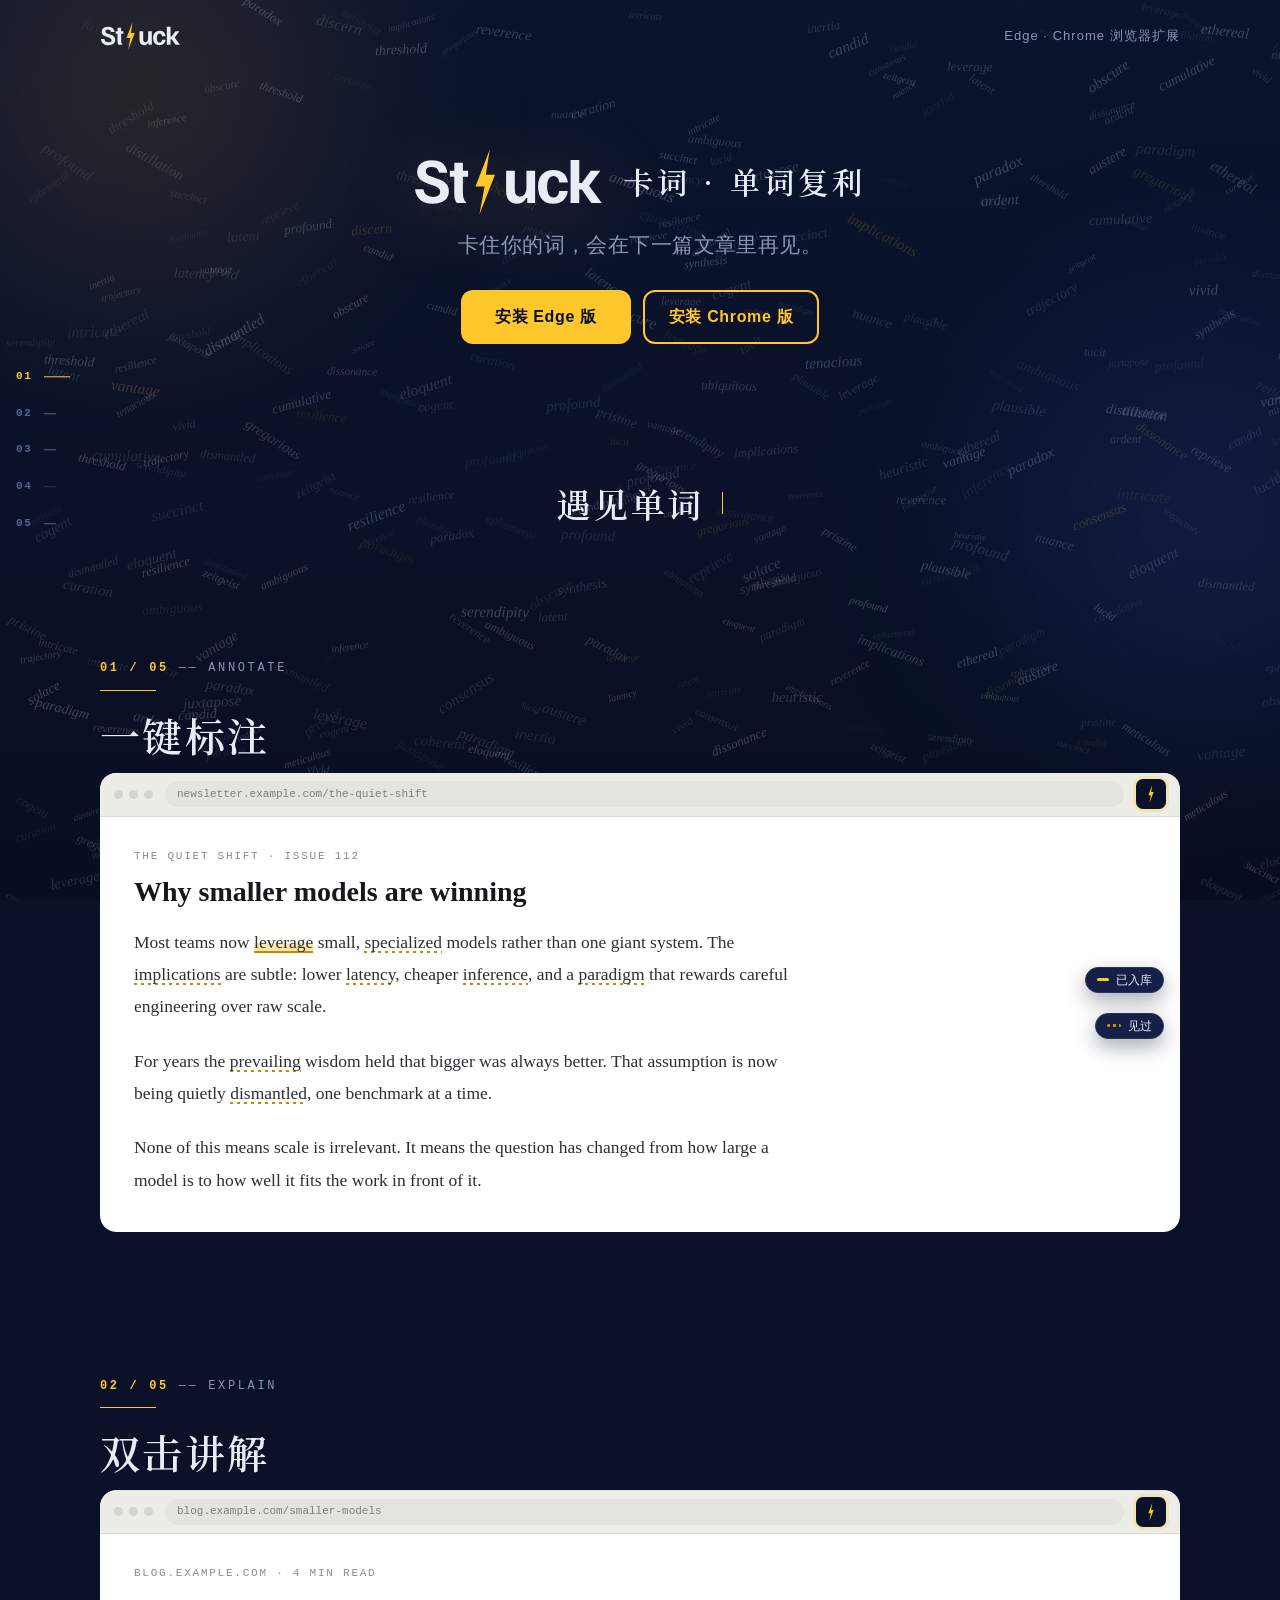
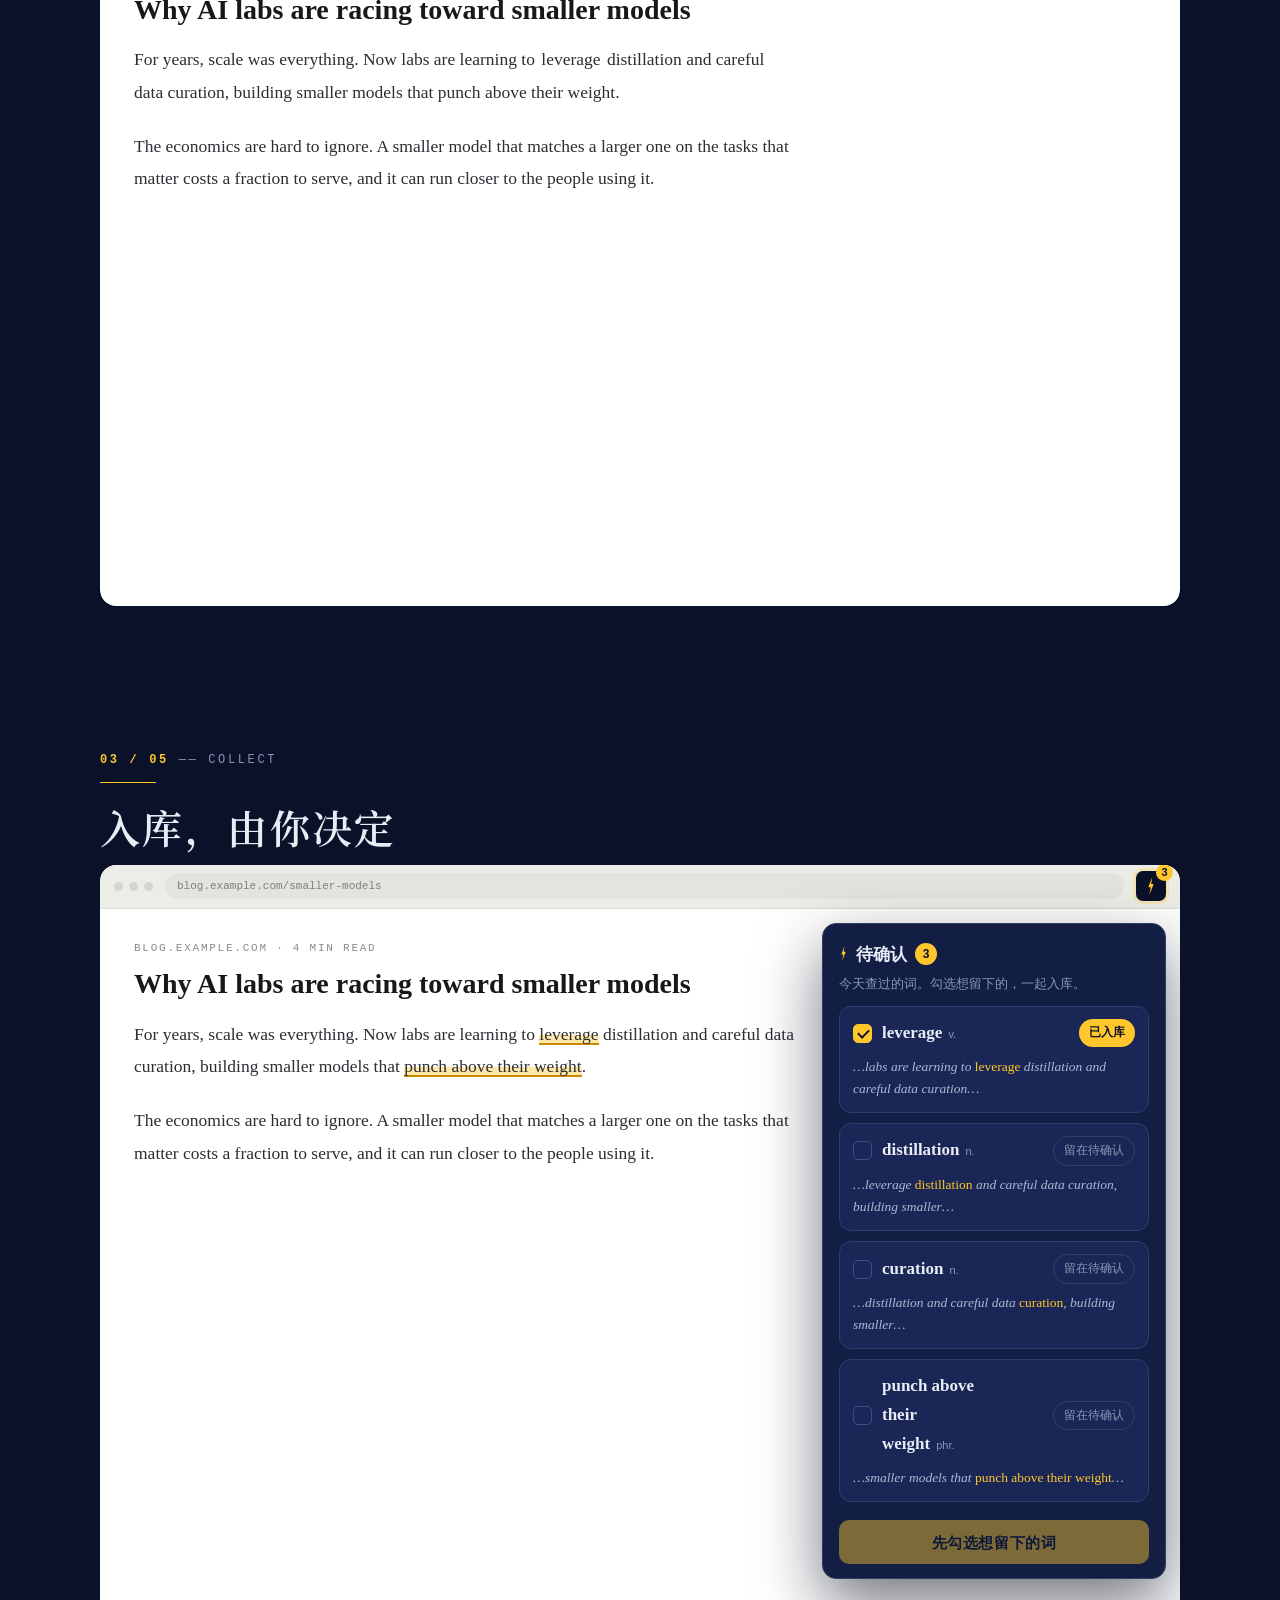
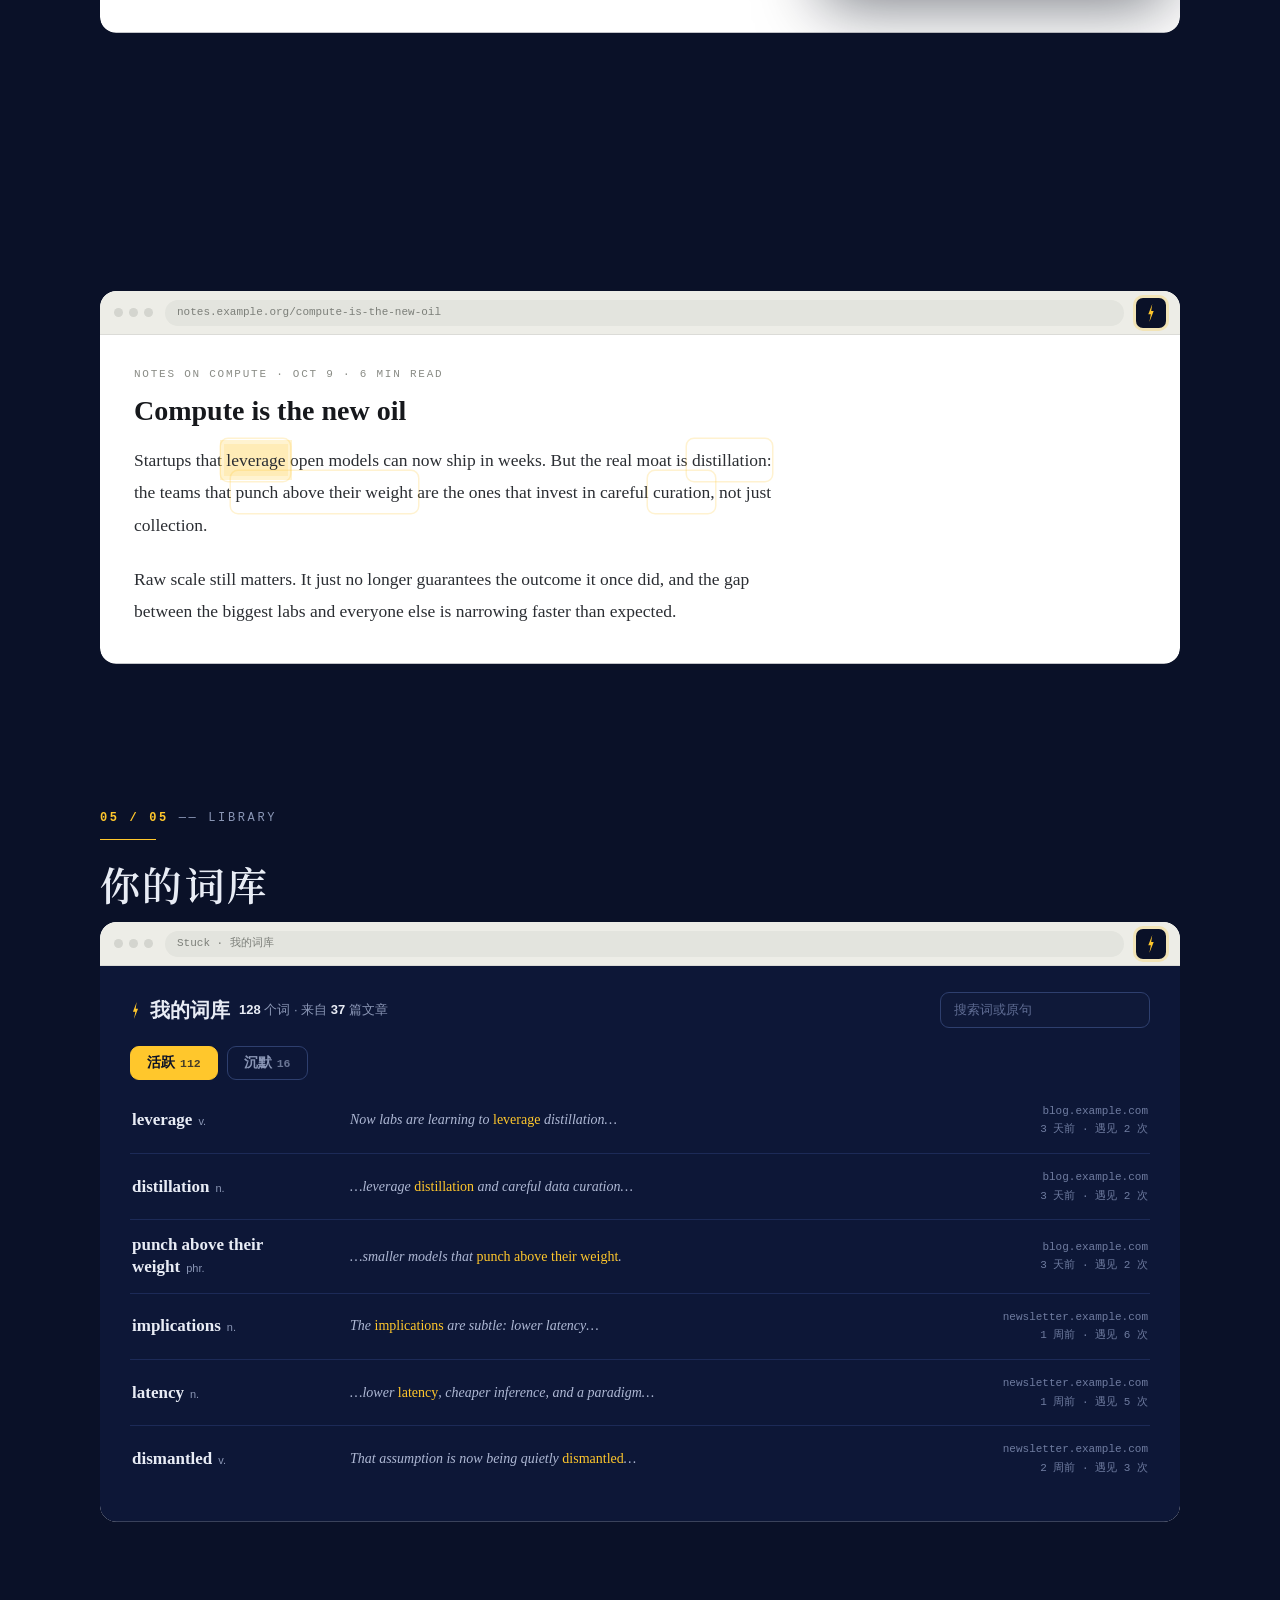
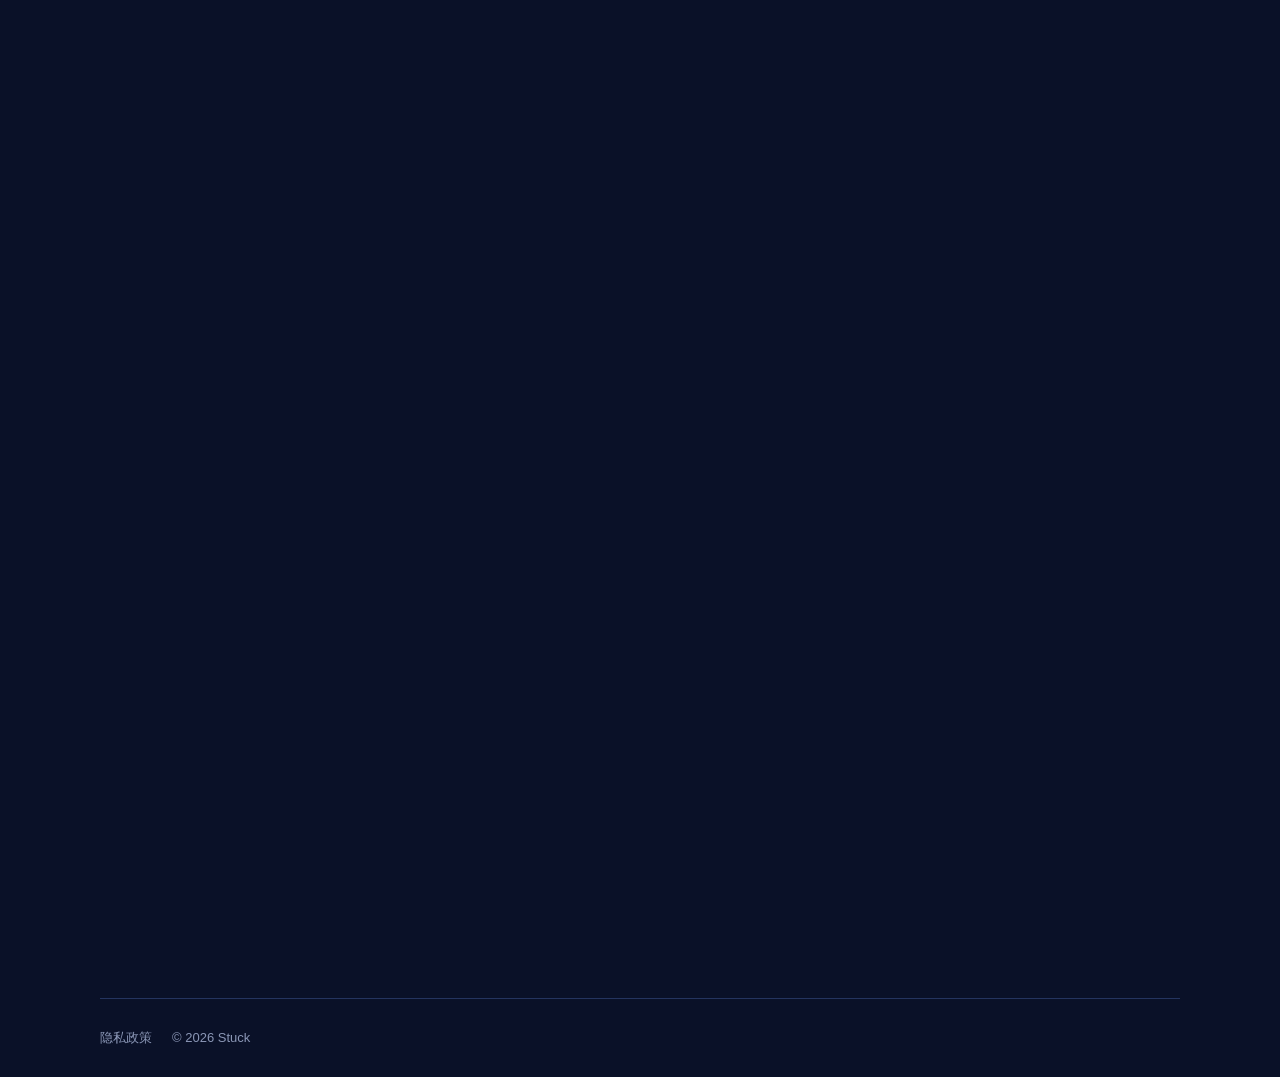
==== commit 1dcc07aa: "fix: 安装按钮填上 Chrome / Edge 商店真实链接" ====
--- a/index.html
+++ b/index.html
@@ -633,8 +633,8 @@
       <h1><span class="ln"><i class="rv" style="--i:1">卡住你的词，会在下一篇文章里再见。</i></span></h1>
       <div class="rv" style="--i:2">
         <div class="store-cta">
-          <a class="btn" id="link-edge" href="#" target="_blank" rel="noopener">安装 Edge 版</a>
-          <a class="btn btn-out" id="link-chrome" href="#" target="_blank" rel="noopener">安装 Chrome 版</a>
+          <a class="btn" id="link-edge" href="https://microsoftedge.microsoft.com/addons/detail/stuck-%E5%8D%A1%E8%AF%8D/fikhndnpnlkjpdmgbjcliggnkeaohmmf" target="_blank" rel="noopener">安装 Edge 版</a>
+          <a class="btn btn-out" id="link-chrome" href="https://chromewebstore.google.com/detail/stuck-%E5%8D%A1%E8%AF%8D/bocdhempgplcmnllmejhifbgbibhoadg?hl=en-US&amp;utm_source=ext_sidebar" target="_blank" rel="noopener">安装 Chrome 版</a>
         </div>
       </div>
     </section>
@@ -930,8 +930,8 @@
       <svg class="mark-big rv" style="--i:0" viewBox="-10 -1004 3518 1229" role="img" aria-label="Stuck"><path fill="currentColor" d="M363 15Q272 15 209.5 -9.5Q147 -34 108.5 -74.0Q70 -114 51.5 -161.5Q33 -209 30 -255H186Q188 -219 208.0 -186.0Q228 -153 268.0 -132.0Q308 -111 368 -111Q433 -111 464.5 -137.5Q496 -164 496 -207Q496 -248 468.5 -274.0Q441 -300 396 -315L283 -353Q229 -371 179.5 -397.5Q130 -424 98.0 -467.5Q66 -511 66 -579Q66 -649 101.5 -697.0Q137 -745 199.5 -770.0Q262 -795 343 -795Q447 -795 507.0 -760.0Q567 -725 594.5 -671.5Q622 -618 628 -560H472Q470 -588 456.5 -613.5Q443 -639 414.0 -655.0Q385 -671 336 -671Q281 -671 254.5 -648.0Q228 -625 228 -590Q228 -552 255.5 -529.0Q283 -506 329 -490L442 -452Q497 -434 546.0 -407.0Q595 -380 626.5 -335.5Q658 -291 658 -219Q658 -110 580.5 -47.5Q503 15 363 15ZM808.0 0Q785.0 -27 771.5 -65.0Q758.0 -103 758.0 -179V-486H676.0V-600H760.0V-750H919.0V-600H1016.0V-486H919.0V-196Q919.0 -117 937.0 -75.0Q955.0 -33 980.0 -6V0Z M1926.12 15Q1826.12 15 1775.12 -48.0Q1724.12 -111 1724.12 -219V-600H1886.12V-246Q1886.12 -185 1908.12 -151.0Q1930.12 -117 1979.12 -117Q2038.12 -117 2070.12 -163.0Q2102.12 -209 2102.12 -276V-600H2264.12V0H2118.12V-90H2094.12Q2079.12 -45 2039.12 -15.0Q1999.12 15 1926.12 15ZM2603.12 15Q2464.12 15 2391.12 -70.0Q2318.12 -155 2318.12 -300Q2318.12 -453 2395.62 -534.0Q2473.12 -615 2605.12 -615Q2724.12 -615 2792.12 -552.0Q2860.12 -489 2873.12 -380H2713.12Q2706.12 -439 2678.12 -470.0Q2650.12 -501 2606.12 -501Q2548.12 -501 2517.12 -449.0Q2486.12 -397 2486.12 -300Q2486.12 -203 2516.62 -151.0Q2547.12 -99 2605.12 -99Q2650.12 -99 2678.12 -130.5Q2706.12 -162 2713.12 -220H2873.12Q2859.12 -113 2790.62 -49.0Q2722.12 15 2603.12 15ZM2924.12 0V-800H3086.12V-370H3134.12L3302.12 -600H3474.12V-594L3269.12 -320L3498.12 -6V0H3309.12L3134.12 -250H3086.12V0Z"/><path fill="#FFC72C" d="M1419.8 -994.5 L1153.9 -305.4 L1323.1 -305.4 L1226.4 214.5 L1516.6 -523.0 L1347.3 -523.0 Z"/></svg>
       <div class="rv" style="--i:1">
         <div class="store-cta">
-          <a class="btn" href="#" target="_blank" rel="noopener" data-mirror="edge">安装 Edge 版</a>
-          <a class="btn btn-out" href="#" target="_blank" rel="noopener" data-mirror="chrome">安装 Chrome 版</a>
+          <a class="btn" href="https://microsoftedge.microsoft.com/addons/detail/stuck-%E5%8D%A1%E8%AF%8D/fikhndnpnlkjpdmgbjcliggnkeaohmmf" target="_blank" rel="noopener" data-mirror="edge">安装 Edge 版</a>
+          <a class="btn btn-out" href="https://chromewebstore.google.com/detail/stuck-%E5%8D%A1%E8%AF%8D/bocdhempgplcmnllmejhifbgbibhoadg?hl=en-US&amp;utm_source=ext_sidebar" target="_blank" rel="noopener" data-mirror="chrome">安装 Chrome 版</a>
         </div>
       </div>
     </section>
